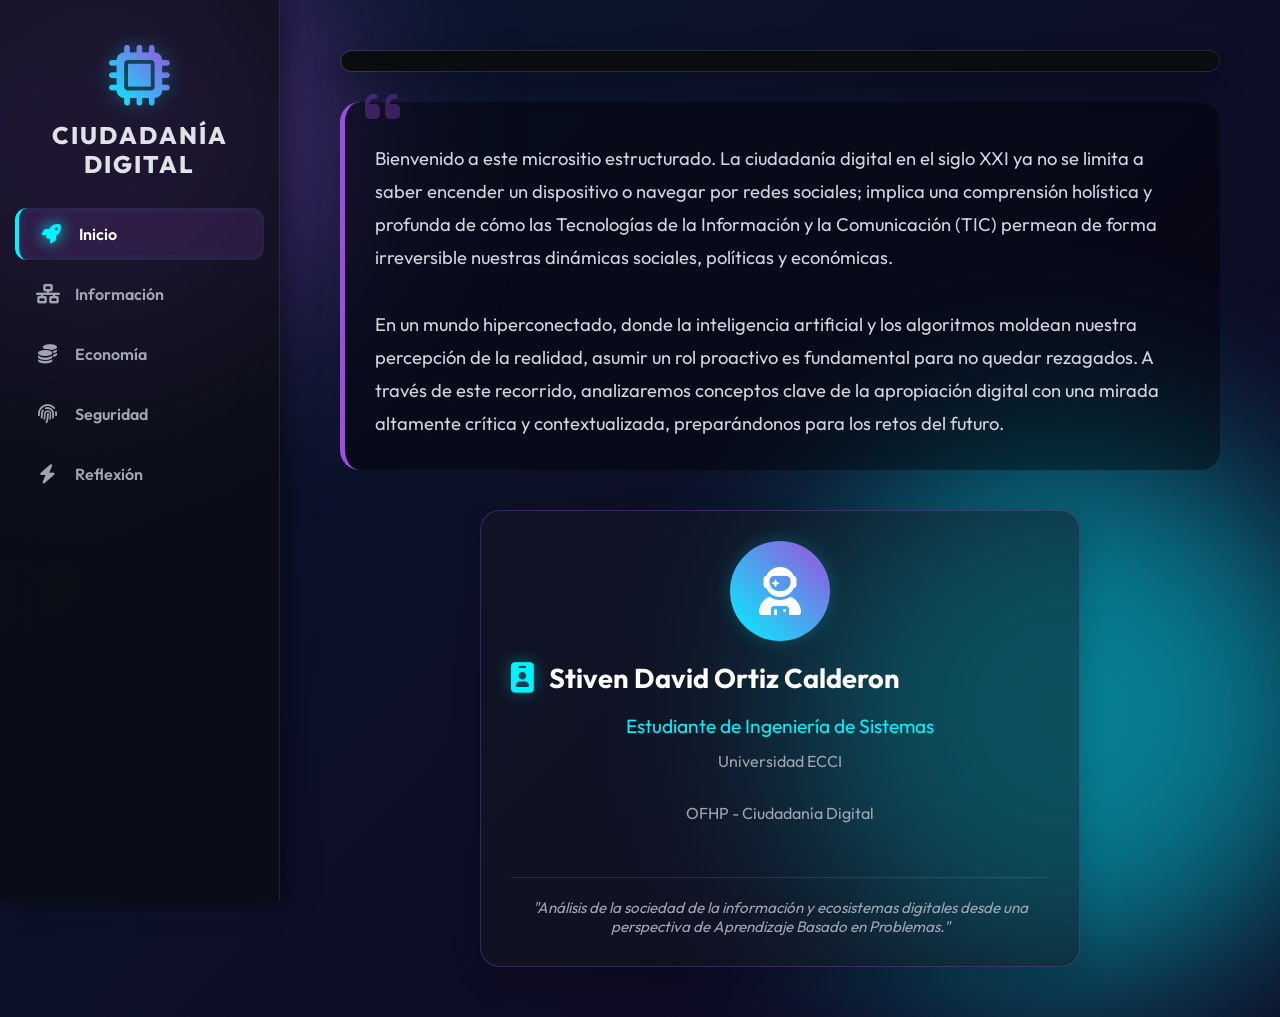
==== index.html @ 77ad530f "Add index.html for digital citizenship microsite This HTML file contains the structure and styling f" ====
<!DOCTYPE html>
<html lang="es">

<head>
    <meta charset="UTF-8">
    <meta name="viewport" content="width=device-width, initial-scale=1.0">
    <title>Apropiación Digital | Stiven Ortiz Calderon</title>
    <link href="https://fonts.googleapis.com/css2?family=Outfit:wght@300;400;600;800&display=swap" rel="stylesheet">
    <link rel="stylesheet" href="https://cdnjs.cloudflare.com/ajax/libs/font-awesome/6.4.0/css/all.min.css">

    <style>
        :root {
            --neon-blue: #00f3ff;
            --neon-purple: #9d4edd;
            --dark-bg: #0b0c10;
            --glass-bg: rgba(20, 25, 35, 0.45);
            --glass-border: rgba(255, 255, 255, 0.1);
            --glass-highlight: rgba(255, 255, 255, 0.15);
            --text-main: #e0e2e5;
            --text-muted: #a0a5b1;
        }

        * {
            margin: 0;
            padding: 0;
            box-sizing: border-box;
            font-family: 'Outfit', sans-serif;
        }

        ::-webkit-scrollbar {
            width: 10px;
        }

        ::-webkit-scrollbar-track {
            background: var(--dark-bg);
        }

        ::-webkit-scrollbar-thumb {
            background: linear-gradient(var(--neon-blue), var(--neon-purple));
            border-radius: 10px;
        }

        ::-webkit-scrollbar-thumb:hover {
            background: linear-gradient(var(--neon-purple), var(--neon-blue));
        }

        body {
            background: linear-gradient(-45deg, #0b0c10, #1f2833, #11001c, #0a192f);
            background-size: 400% 400%;
            animation: gradientBG 15s ease infinite;
            color: var(--text-main);
            min-height: 100vh;
            display: flex;
            overflow-x: hidden;
        }

        @keyframes gradientBG {
            0% {
                background-position: 0% 50%;
            }

            50% {
                background-position: 100% 50%;
            }

            100% {
                background-position: 0% 50%;
            }
        }

        .blob {
            position: fixed;
            border-radius: 50%;
            filter: blur(100px);
            z-index: -1;
            opacity: 0.5;
            animation: float 10s infinite alternate-in-out;
        }

        .blob-1 {
            top: -10%;
            left: -10%;
            width: 450px;
            height: 450px;
            background: var(--neon-purple);
        }

        .blob-2 {
            bottom: -10%;
            right: -5%;
            width: 550px;
            height: 550px;
            background: var(--neon-blue);
            animation-delay: -5s;
        }

        @keyframes float {
            0% {
                transform: translateY(0px) scale(1) rotate(0deg);
            }

            100% {
                transform: translateY(60px) scale(1.1) rotate(15deg);
            }
        }

        .sidebar {
            width: 280px;
            background: rgba(11, 12, 16, 0.7);
            backdrop-filter: blur(20px);
            -webkit-backdrop-filter: blur(20px);
            border-right: 1px solid var(--glass-border);
            position: fixed;
            height: 100vh;
            display: flex;
            flex-direction: column;
            z-index: 100;
            overflow-y: auto;
            box-shadow: 5px 0 25px rgba(0, 0, 0, 0.5);
        }

        .logo-container {
            padding: 45px 20px 30px;
            text-align: center;
        }

        .logo-container i {
            font-size: 3.8rem;
            background: linear-gradient(45deg, var(--neon-blue), var(--neon-purple));
            -webkit-background-clip: text;
            -webkit-text-fill-color: transparent;
            margin-bottom: 15px;
            filter: drop-shadow(0 0 10px rgba(0, 243, 255, 0.3));
        }

        .logo-container h2 {
            font-size: 1.5rem;
            font-weight: 800;
            letter-spacing: 2px;
            text-transform: uppercase;
            line-height: 1.2;
        }

        .sidebar nav {
            display: flex;
            flex-direction: column;
            gap: 8px;
            padding: 0 15px 30px 15px;
        }

        .sidebar nav a {
            display: flex;
            align-items: center;
            padding: 16px 20px;
            color: var(--text-muted);
            text-decoration: none;
            font-weight: 600;
            border-radius: 12px;
            transition: 0.4s cubic-bezier(0.175, 0.885, 0.32, 1.275);
            cursor: pointer;
            position: relative;
            overflow: hidden;
        }

        .sidebar nav a i {
            margin-right: 15px;
            font-size: 1.2rem;
            width: 25px;
            text-align: center;
            transition: 0.3s;
        }

        .sidebar nav a:hover {
            color: #fff;
            background: rgba(255, 255, 255, 0.05);
        }

        .sidebar nav a.active {
            color: #fff;
            background: rgba(157, 78, 221, 0.15);
            border-left: 4px solid var(--neon-blue);
            box-shadow: inset 2px 0 10px rgba(0, 243, 255, 0.1);
        }

        .sidebar nav a.active i {
            color: var(--neon-blue);
            text-shadow: 0 0 15px var(--neon-blue);
        }

        .main-content {
            margin-left: 280px;
            width: calc(100% - 280px);
            padding: 50px 60px;
            position: relative;
        }

        .page {
            display: none;
            animation: scaleUpFade 0.7s cubic-bezier(0.16, 1, 0.3, 1) forwards;
            opacity: 0;
            transform: scale(0.96) translateY(20px);
        }

        .page.active {
            display: block;
        }

        @keyframes scaleUpFade {
            to {
                opacity: 1;
                transform: scale(1) translateY(0);
            }
        }

        .glass-header {
            position: relative;
            border-radius: 24px;
            overflow: hidden;
            margin-bottom: 30px;
            border: 1px solid var(--glass-border);
            box-shadow: 0 10px 30px rgba(0, 0, 0, 0.3);
        }

        .glass-header img {
            width: 100%;
            height: 320px;
            object-fit: cover;
            opacity: 0.45;
            mix-blend-mode: luminosity;
            transition: opacity 0.5s;
        }

        .glass-header:hover img {
            opacity: 0.75;
            mix-blend-mode: normal;
        }

        .header-content {
            position: absolute;
            bottom: 0;
            left: 0;
            width: 100%;
            padding: 40px;
            background: linear-gradient(to top, #0b0c10 15%, transparent);
        }

        .text-gradient {
            background: linear-gradient(to right, #fff, var(--neon-blue), var(--neon-purple));
            -webkit-background-clip: text;
            -webkit-text-fill-color: transparent;
            font-weight: 800;
            font-size: 3rem;
            margin-bottom: 10px;
            display: inline-block;
        }

        .section-intro {
            background: rgba(0, 0, 0, 0.4);
            padding: 30px;
            border-radius: 20px;
            margin-bottom: 40px;
            border-left: 5px solid var(--neon-purple);
            font-size: 1.15rem;
            line-height: 1.8;
            color: #d1d5db;
            position: relative;
        }

        .section-intro i.quote-icon {
            position: absolute;
            top: -15px;
            left: 20px;
            font-size: 2.5rem;
            color: var(--neon-purple);
            opacity: 0.3;
        }

        .content-grid {
            display: grid;
            grid-template-columns: repeat(auto-fit, minmax(350px, 1fr));
            gap: 35px;
        }

        .glass-card {
            background: var(--glass-bg);
            backdrop-filter: blur(12px);
            -webkit-backdrop-filter: blur(12px);
            border: 1px solid var(--glass-border);
            border-radius: 20px;
            padding: 30px;
            transition: 0.4s ease-out;
            position: relative;
            overflow: hidden;
            display: flex;
            flex-direction: column;
            box-shadow: 0 10px 30px rgba(0, 0, 0, 0.2);
        }

        .glass-card:hover {
            transform: translateY(-10px);
            box-shadow: 0 20px 40px rgba(0, 0, 0, 0.4), 0 0 20px rgba(157, 78, 221, 0.1);
            border-color: rgba(255, 255, 255, 0.2);
        }

        .card-img {
            width: 100%;
            height: 210px;
            object-fit: cover;
            border-radius: 12px;
            margin-bottom: 25px;
            border: 1px solid rgba(255, 255, 255, 0.05);
        }

        .glass-card h3 {
            font-size: 1.7rem;
            margin-bottom: 15px;
            color: #fff;
            display: flex;
            align-items: center;
        }

        .glass-card h3 i {
            color: var(--neon-blue);
            margin-right: 15px;
            font-size: 1.9rem;
            filter: drop-shadow(0 0 8px rgba(0, 243, 255, 0.4));
        }

        .glass-card p {
            color: var(--text-muted);
            line-height: 1.7;
            font-size: 1.05rem;
            margin-bottom: 25px;
            flex-grow: 1;
        }

        .ejemplo-box {
            background: linear-gradient(90deg, rgba(0, 243, 255, 0.08) 0%, rgba(0, 0, 0, 0.2) 100%);
            border-left: 3px solid var(--neon-blue);
            padding: 20px;
            border-radius: 0 12px 12px 0;
            font-size: 0.95rem;
            color: #d1d5db;
            margin-top: auto;
            position: relative;
        }

        .ejemplo-box strong {
            color: var(--neon-blue);
            letter-spacing: 1px;
            text-transform: uppercase;
            font-size: 0.85rem;
            display: block;
            margin-bottom: 8px;
        }

        @media (max-width: 900px) {
            body {
                flex-direction: column;
            }

            .sidebar {
                width: 100%;
                height: auto;
                position: relative;
                border-right: none;
                border-bottom: 1px solid var(--glass-border);
                z-index: 1000;
            }

            .sidebar nav {
                flex-direction: row;
                flex-wrap: wrap;
                justify-content: center;
            }

            .sidebar nav a i {
                display: none;
            }

            .main-content {
                margin-left: 0;
                width: 100%;
                padding: 30px 20px;
            }

            .glass-header img {
                height: 200px;
            }

            .text-gradient {
                font-size: 2.2rem;
            }

            .section-intro {
                font-size: 1rem;
                padding: 20px;
            }
        }
    </style>
</head>

<body>

    <div class="blob blob-1"></div>
    <div class="blob blob-2"></div>

    <aside class="sidebar">
        <div class="logo-container">
            <i class="fa-solid fa-microchip"></i>
            <h2>Ciudadanía<br>Digital</h2>
        </div>
        <nav>
            <a onclick="showPage('inicio')" id="nav-inicio" class="active"><i class="fa-solid fa-rocket"></i> Inicio</a>
            <a onclick="showPage('info')" id="nav-info"><i class="fa-solid fa-network-wired"></i> Información</a>
            <a onclick="showPage('economia')" id="nav-economia"><i class="fa-solid fa-coins"></i> Economía</a>
            <a onclick="showPage('derechos')" id="nav-derechos"><i class="fa-solid fa-fingerprint"></i> Seguridad</a>
            <a onclick="showPage('reflexion')" id="nav-reflexion"><i class="fa-solid fa-bolt"></i> Reflexión</a>
        </nav>
    </aside>

    <main class="main-content">

        <section id="inicio" class="page active">
            <div class="glass-header">
                <img src="https://images.unsplash.com/photo-1519389950473-47ba0277781c?auto=format&fit=crop&w=1200&q=80"
                    alt="Planeta conectado moderno">
                <div class="header-content">
                    <h1 class="text-gradient">Apropiación Digital Profunda</h1>
                    <p style="color: #fff; font-size: 1.25rem; max-width: 750px; line-height: 1.6;">Transitando de
                        consumidores pasivos a constructores activos de la sociedad interconectada.</p>
                </div>
            </div>

            <div class="section-intro">
                <i class="fa-solid fa-quote-left quote-icon"></i>
                <p style="margin-top: 10px;">Bienvenido a este micrositio estructurado. La ciudadanía digital en el
                    siglo XXI ya no se limita a saber encender un dispositivo o navegar por redes sociales; implica una
                    comprensión holística y profunda de cómo las Tecnologías de la Información y la Comunicación (TIC)
                    permean de forma irreversible nuestras dinámicas sociales, políticas y económicas.</p>
                <br>
                <p>En un mundo hiperconectado, donde la inteligencia artificial y los algoritmos moldean nuestra
                    percepción de la realidad, asumir un rol proactivo es fundamental para no quedar rezagados. A través
                    de este recorrido, analizaremos conceptos clave de la apropiación digital con una mirada altamente
                    crítica y contextualizada, preparándonos para los retos del futuro.</p>
            </div>

            <div class="glass-card"
                style="max-width: 600px; margin: 0 auto; text-align: center; border-color: rgba(157, 78, 221, 0.3);">
                <div class="avatar-circle"
                    style="width: 100px; height: 100px; background: linear-gradient(45deg, var(--neon-blue), var(--neon-purple)); border-radius: 50%; margin: 0 auto 20px; display: flex; align-items: center; justify-content: center; box-shadow: 0 0 20px rgba(0,243,255,0.2);">
                    <i class="fa-solid fa-user-astronaut" style="font-size: 3rem; color: #fff;"></i>
                </div>
                <h3><i class="fa-solid fa-id-badge"></i> Stiven David Ortiz Calderon</h3>
                <p style="font-size: 1.2rem; color: var(--neon-blue); margin-bottom: 5px;">Estudiante de Ingeniería de
                    Sistemas</p>
                <p style="font-size: 1rem; color: var(--text-muted);">Universidad ECCI</p>
                <p style="font-size: 1rem; color: var(--text-muted);">OFHP - Ciudadanía Digital</p>
                <div
                    style="margin-top: 25px; padding-top: 20px; border-top: 1px solid var(--glass-border); font-style: italic; font-size: 0.95rem; color: var(--text-muted);">
                    "Análisis de la sociedad de la información y ecosistemas digitales desde una perspectiva de
                    Aprendizaje Basado en Problemas."
                </div>
            </div>
        </section>

        <section id="info" class="page">
            <div class="glass-header">
                <img src="https://images.unsplash.com/photo-1550751827-4bd374c3f58b?auto=format&fit=crop&w=1200&q=80"
                    alt="Flujo de datos abstractos">
                <div class="header-content">
                    <h1 class="text-gradient">1. Información y Comunicación</h1>
                </div>
            </div>

            <div class="section-intro">
                Vivimos en la era de la sobreinformación o "infoxicación". Procesar este inmenso volumen de datos
                requiere habilidades cognitivas y técnicas específicas para no ser víctimas de la manipulación
                algorítmica ni de las burbujas de filtro. Aquí convergen tres pilares fundamentales que todo ingeniero y
                profesional debe dominar: el saber buscar (alfabetismo), el saber transmitir eficazmente (comunicación)
                y el saber convivir en sociedad (netiqueta).
            </div>

            <div class="content-grid">
                <div class="glass-card">
                    <img src="https://images.unsplash.com/photo-1551288049-bebda4e38f71?auto=format&fit=crop&w=600&q=80"
                        alt="Análisis de datos gráficos" class="card-img">
                    <h3><i class="fa-solid fa-magnifying-glass-chart"></i> Alfabetismo Digital</h3>
                    <p>Es la competencia analítica que nos permite localizar, evaluar, sintetizar y crear información de
                        forma crítica. Va mucho más allá de saber usar un motor de búsqueda; implica comprender los
                        sesgos de confirmación, verificar la autoría de las fuentes, y desarrollar un pensamiento que
                        nos permita identificar contenido sintético o generado por IA diseñado para desinformar.</p>
                    <div class="ejemplo-box">
                        <strong>Aplicación Práctica</strong>
                        En lugar de utilizar el primer resultado de búsqueda o información generativa sin verificar, se
                        acude a repositorios indexados y académicos (como Google Scholar o Redalyc) cruzando datos y
                        aplicando "fact-checking" para evitar la propagación de desinformación masiva (Fake News).
                    </div>
                </div>

                <div class="glass-card">
                    <img src="https://images.unsplash.com/photo-1573164713988-8665fc963095?auto=format&fit=crop&w=600&q=80"
                        alt="Reunión virtual moderna" class="card-img">
                    <h3><i class="fa-solid fa-people-arrows"></i> Comunicación</h3>
                    <p>Es la habilidad de intercambiar ideas, colaborar en tiempo real y construir redes valiosas
                        mediante herramientas tecnológicas. Involucra la adaptación del mensaje dependiendo del canal
                        (sincrónico o asincrónico). En la actual era del trabajo híbrido, dominar estas plataformas
                        garantiza la eficiencia operativa y fomenta un tejido profesional fuerte a distancia.</p>
                    <div class="ejemplo-box">
                        <strong>Aplicación Práctica</strong>
                        La gestión ágil de proyectos mediante plataformas de trabajo en equipo como Slack, Trello o
                        Jira, donde los desarrolladores documentan procesos y dependencias para colaborar con colegas en
                        diferentes husos horarios, optimizando la productividad y reduciendo la fricción comunicativa.
                    </div>
                </div>

                <div class="glass-card">
                    <img src="https://images.unsplash.com/photo-1516321318423-f06f85e504b3?auto=format&fit=crop&w=600&q=80"
                        alt="Escribiendo correo profesional" class="card-img">
                    <h3><i class="fa-regular fa-face-smile-beam"></i> Netiqueta</h3>
                    <p>Es el código de conducta cívica y cortesía aplicado al ciberespacio. La empatía digital es vital
                        para evitar malentendidos, ya que la ausencia de lenguaje corporal y tono de voz puede hacer que
                        los mensajes escritos se interpreten de forma pasivo-agresiva. También abarca el respeto por la
                        diversidad de opiniones y la consciencia sobre cómo nuestras palabras afectan a otros.</p>
                    <div class="ejemplo-box">
                        <strong>Aplicación Práctica</strong>
                        Respetar el "Derecho a la Desconexión" de los colegas programando el envío de correos fuera del
                        horario laboral. Asimismo, implica abstenerse de usar lenguaje agresivo, evitar escribir en
                        MAYÚSCULAS SOSTENIDAS (que equivale a gritar) y rechazar dinámicas tóxicas como la cibercultura
                        de la cancelación.
                    </div>
                </div>
            </div>
        </section>

        <section id="economia" class="page">
            <div class="glass-header">
                <img src="https://images.unsplash.com/photo-1581091226825-a6a2a5aee158?auto=format&fit=crop&w=1200&q=80"
                    alt="Economía digital futurista">
                <div class="header-content">
                    <h1 class="text-gradient">2. Procesos Económicos</h1>
                </div>
            </div>

            <div class="section-intro">
                La transformación digital ha desmantelado de forma definitiva las barreras geográficas del comercio
                tradicional y ha transformado nuestra relación con la propiedad de los bienes. Hoy en día, el acceso es
                más importante que la posesión, dando lugar a modelos económicos disruptivos, altamente escalables y que
                obligan a las legislaciones globales a adaptarse a un ritmo sin precedentes.
            </div>

            <div class="content-grid">
                <div class="glass-card">
                    <img src="https://images.unsplash.com/photo-1556742044-3c52d6e88c62?auto=format&fit=crop&w=600&q=80"
                        alt="Espacio de coworking moderno" class="card-img">
                    <h3><i class="fa-solid fa-handshake"></i> Economía Colaborativa</h3>
                    <p>Un modelo socioeconómico apoyado en la tecnología, basado en compartir, alquilar o intercambiar
                        bienes a través de plataformas digitales descentralizadas que conectan la oferta y la demanda
                        directamente. Democratiza el acceso a recursos que antes requerían grandes capitales, optimiza
                        activos inactivos, promueve la sostenibilidad ambiental y reduce la huella de carbono.</p>
                    <div class="ejemplo-box">
                        <strong>Ejemplo Práctico 1</strong>
                        Un profesional de ingeniería que ofrece sus servicios de desarrollo como "freelancer" en
                        plataformas globales como Upwork o Fiverr, monetizando sus habilidades en monedas fuertes
                        directamente con clientes internacionales.<br><br>
                        <strong>Ejemplo Práctico 2</strong>
                        El uso de aplicaciones de movilidad compartida (como Uber o BlaBlaCar) o de alojamiento (como
                        Airbnb), donde ciudadanos optimizan el uso de sus vehículos o inmuebles vacíos basándose en un
                        sistema de confianza y reseñas mutuas (peer-to-peer).
                    </div>
                </div>

                <div class="glass-card">
                    <img src="https://images.unsplash.com/photo-1556740758-90de374c12ad?auto=format&fit=crop&w=600&q=80"
                        alt="Pago digital seguro" class="card-img">
                    <h3><i class="fa-solid fa-cart-shopping"></i> Comercio Electrónico</h3>
                    <p>La integración total del ciclo de ventas (desde la captación hasta el servicio post-venta)
                        mediante redes telemáticas. El e-commerce contemporáneo requiere infraestructuras altamente
                        seguras, logística de última milla eficiente, pasarelas de pago cifradas y marcos legales
                        internacionales que garanticen la protección al consumidor y el correcto manejo de sus datos
                        financieros.</p>
                    <div class="ejemplo-box">
                        <strong>Ejemplo Práctico 1</strong>
                        La adopción masiva de billeteras digitales y pagos por códigos QR por parte de microempresarios,
                        permitiéndoles formalizar sus transacciones diarias y automatizar su embudo de ventas en redes
                        sociales las 24 horas del día.<br><br>
                        <strong>Ejemplo Práctico 2</strong>
                        La transición masiva hacia la adquisición de licencias en la nube (modelo Software as a Service
                        - SaaS), como servidores web o herramientas de diseño, impulsando una economía basada puramente
                        en servicios sin necesidad de manufactura de productos físicos.
                    </div>
                </div>
            </div>
        </section>

        <section id="derechos" class="page">
            <div class="glass-header">
                <img src="https://images.unsplash.com/photo-1563206767-5b18f218e8de?auto=format&fit=crop&w=1200&q=80"
                    alt="Seguridad digital candado">
                <div class="header-content">
                    <h1 class="text-gradient">3. Derechos y Seguridad</h1>
                </div>
            </div>

            <div class="section-intro">
                Nuestra existencia digital genera constantemente metadatos y deja un rastro casi inborrable. A medida
                que compartimos y centralizamos más aspectos de nuestra vida (salud, finanzas, educación) en la nube, la
                necesidad de ejercer activamente nuestros derechos cibernéticos y aplicar protocolos de seguridad
                estrictos deja de ser una opción técnica para convertirse en una verdadera cuestión de supervivencia
                frente a ciberdelitos y usurpación de identidad.
            </div>

            <div class="content-grid">
                <div class="glass-card">
                    <img src="https://images.pexels.com/photos/60504/security-protection-anti-virus-software-60504.jpeg?auto=compress&cs=tinysrgb&w=600"
                        alt="Candado en laptop" class="card-img">
                    <h3><i class="fa-solid fa-user-shield"></i> Protección de Datos</h3>
                    <p>Es la garantía constitucional que tenemos los ciudadanos para conocer, actualizar y rectificar la
                        información que instituciones públicas o privadas recopilan sobre nosotros (Habeas Data). En un
                        panorama donde nuestro comportamiento es constantemente perfilado y monetizado por grandes
                        corporaciones tecnológicas (Big Data), es nuestro derecho mantener la soberanía absoluta sobre
                        nuestra privacidad y exigir transparencia.</p>
                    <div class="ejemplo-box">
                        <strong>Práctica de Protección</strong>
                        Revisar de forma consciente los términos, condiciones y políticas de cookies de las apps que
                        descargamos. Implica denegar accesos invasivos e innecesarios (como dar permisos de cámara a una
                        app de notas) y ejercer el derecho formal a exigir la eliminación de nuestros datos de bases de
                        marketing de terceros.
                    </div>
                </div>

                <div class="glass-card">
                    <img src="https://images.pexels.com/photos/5380642/pexels-photo-5380642.jpeg?auto=compress&cs=tinysrgb&w=600"
                        alt="Seguridad en redes informáticas" class="card-img">
                    <h3><i class="fa-solid fa-lock"></i> Deberes y Seguridad</h3>
                    <p>La seguridad en línea no es solo un blindaje técnico, es un pilar ético. Implica proteger nuestra
                        infraestructura personal y corporativa mediante herramientas modernas, pero también significa
                        cumplir fielmente con nuestros deberes ciudadanos: no vulnerar sistemas ajenos, respetar
                        rigurosamente la propiedad intelectual y el licenciamiento de software, y ser un muro de
                        contención denunciando activamente el cibercrimen.</p>
                    <div class="ejemplo-box">
                        <strong>Práctica de Protección</strong>
                        Implementar sin excepción la Autenticación Multifactor (MFA/2FA) en todos los correos y cuentas
                        bancarias, utilizar bóvedas y gestores de contraseñas seguras, y educar a nuestro círculo
                        cercano para identificar ataques de ingeniería social como el Phishing o el Smishing.
                    </div>
                </div>

                <div class="glass-card">
                    <img src="https://images.pexels.com/photos/207580/pexels-photo-207580.jpeg?auto=compress&cs=tinysrgb&w=600"
                        alt="Servidores y rastro de datos" class="card-img">
                    <h3><i class="fa-solid fa-eraser"></i> Derecho al Olvido</h3>
                    <p>Involucra la gestión proactiva y responsable de nuestra identidad y reputación digital. Tenemos
                        el legítimo derecho a solicitar que los motores de búsqueda y las bases de datos eliminen
                        información personal obsoleta, irrelevante o difamatoria que afecte nuestra imagen. Esto
                        garantiza que nuestro pasado documentado no limite injustamente nuestras oportunidades laborales
                        o sociales del futuro.</p>
                    <div class="ejemplo-box">
                        <strong>Práctica de Protección</strong>
                        Realizar periódicamente un escrutinio personal o "egosurfing" (buscar nuestro propio nombre
                        exacto en internet y redes) para auditar qué información pública existe sobre nosotros,
                        configurando los perfiles en modo privado y solicitando legalmente la baja de perfiles antiguos
                        o filtraciones de fotos no consentidas.
                    </div>
                </div>
            </div>
        </section>

        <section id="reflexion" class="page">
            <div class="glass-header">
                <img src="https://images.unsplash.com/photo-1521737604893-d14cc237f11d?auto=format&fit=crop&w=1200&q=80"
                    alt="Reflexión y pensamiento">
                <div class="header-content">
                    <h1 class="text-gradient">Reflexión Personal</h1>
                </div>
            </div>

            <div class="glass-card" style="width: 100%;">
                <img src="https://images.unsplash.com/photo-1499750310107-5fef28a66643?auto=format&fit=crop&w=1000&q=80"
                    alt="Escritorio de estudio moderno" class="card-img" style="height: 350px;">

                <h3><i class="fa-solid fa-brain"></i> Análisis Crítico de la Apropiación Digital</h3>

                <p style="font-size: 1.15rem; line-height: 1.8;">Esta actividad ha transformado por completo mi
                    perspectiva tecnológica: he comprendido que la verdadera apropiación digital no consiste simplemente
                    en consumir pasivamente el software de moda, sino en desarrollar la capacidad crítica y técnica para
                    utilizar estas herramientas en pro de mi formación como ingeniero y ciudadano. En mi día a día,
                    aplico el alfabetismo digital cuestionando sistemáticamente la veracidad y el origen de la
                    información, lo que me empodera para tomar decisiones basadas en hechos comprobables y blindarme
                    contra la manipulación algorítmica.</p>

                <p style="font-size: 1.15rem; line-height: 1.8;">A nivel económico y de seguridad, mi participación en
                    entornos digitales me ha dejado claro que gestionar contraseñas robustas o cuidar mis datos
                    personales (Habeas Data) no es un trámite molesto, sino el ejercicio activo de mis derechos en un
                    mundo hiperconectado. Finalmente, asumo con total seriedad la responsabilidad ética sobre mi huella
                    digital, comprometiéndome a aplicar la netiqueta para aportar valor real, fomentar la colaboración y
                    respetar la integridad de la comunidad global en cada interacción que realice en la red.</p>
            </div>
        </section>

    </main>

    <script>
        function showPage(pageId) {
            const pages = document.querySelectorAll('.page');
            pages.forEach(page => {
                page.classList.remove('active');
            });

            const targetPage = document.getElementById(pageId);
            targetPage.style.animation = 'none';
            targetPage.offsetHeight;
            targetPage.style.animation = null;
            targetPage.classList.add('active');

            const links = document.querySelectorAll('.sidebar nav a');
            links.forEach(link => link.classList.remove('active'));
            document.getElementById('nav-' + pageId).classList.add('active');

            window.scrollTo({ top: 0, behavior: 'smooth' });
        }
    </script>
</body>

</html>
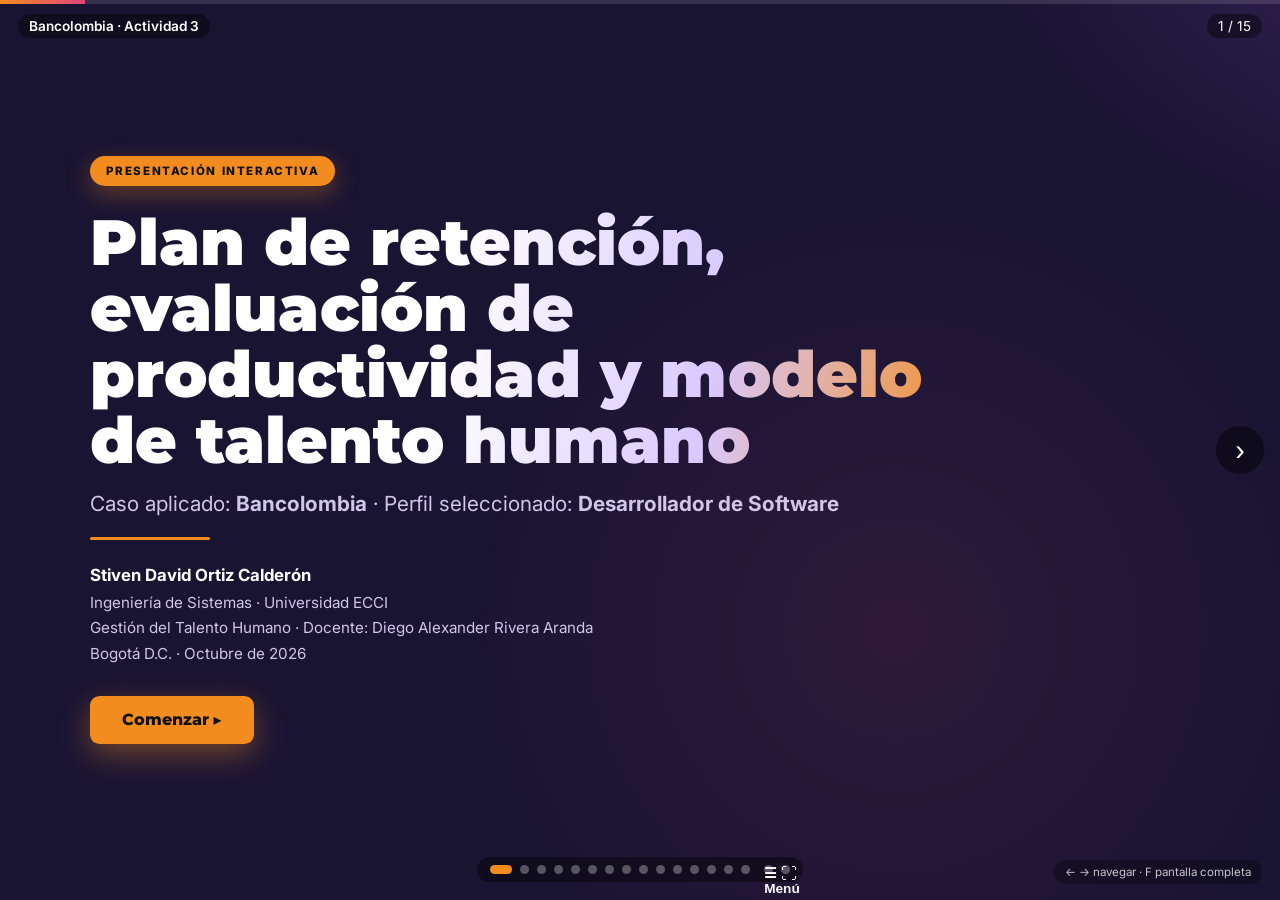
==== commit ce2b7b76: "Presentacion Actividad 3 a la raiz, mejorar interactividad y mover pagina anterior - Presentacion de" ====
--- a/index.html
+++ b/index.html
@@ -1,725 +1,255 @@
 <!DOCTYPE html>
 <html lang="es">
-
 <head>
-    <meta charset="UTF-8">
-    <meta name="viewport" content="width=device-width, initial-scale=1.0">
-    <title>Apropiación Digital | Stiven Ortiz Calderon</title>
-    <link href="https://fonts.googleapis.com/css2?family=Outfit:wght@300;400;600;800&display=swap" rel="stylesheet">
-    <link rel="stylesheet" href="https://cdnjs.cloudflare.com/ajax/libs/font-awesome/6.4.0/css/all.min.css">
-
-    <style>
-        :root {
-            --neon-blue: #00f3ff;
-            --neon-purple: #9d4edd;
-            --dark-bg: #0b0c10;
-            --glass-bg: rgba(20, 25, 35, 0.45);
-            --glass-border: rgba(255, 255, 255, 0.1);
-            --glass-highlight: rgba(255, 255, 255, 0.15);
-            --text-main: #e0e2e5;
-            --text-muted: #a0a5b1;
-        }
-
-        * {
-            margin: 0;
-            padding: 0;
-            box-sizing: border-box;
-            font-family: 'Outfit', sans-serif;
-        }
-
-        ::-webkit-scrollbar {
-            width: 10px;
-        }
-
-        ::-webkit-scrollbar-track {
-            background: var(--dark-bg);
-        }
-
-        ::-webkit-scrollbar-thumb {
-            background: linear-gradient(var(--neon-blue), var(--neon-purple));
-            border-radius: 10px;
-        }
-
-        ::-webkit-scrollbar-thumb:hover {
-            background: linear-gradient(var(--neon-purple), var(--neon-blue));
-        }
-
-        body {
-            background: linear-gradient(-45deg, #0b0c10, #1f2833, #11001c, #0a192f);
-            background-size: 400% 400%;
-            animation: gradientBG 15s ease infinite;
-            color: var(--text-main);
-            min-height: 100vh;
-            display: flex;
-            overflow-x: hidden;
-        }
-
-        @keyframes gradientBG {
-            0% {
-                background-position: 0% 50%;
-            }
-
-            50% {
-                background-position: 100% 50%;
-            }
-
-            100% {
-                background-position: 0% 50%;
-            }
-        }
-
-        .blob {
-            position: fixed;
-            border-radius: 50%;
-            filter: blur(100px);
-            z-index: -1;
-            opacity: 0.5;
-            animation: float 10s infinite alternate-in-out;
-        }
-
-        .blob-1 {
-            top: -10%;
-            left: -10%;
-            width: 450px;
-            height: 450px;
-            background: var(--neon-purple);
-        }
-
-        .blob-2 {
-            bottom: -10%;
-            right: -5%;
-            width: 550px;
-            height: 550px;
-            background: var(--neon-blue);
-            animation-delay: -5s;
-        }
-
-        @keyframes float {
-            0% {
-                transform: translateY(0px) scale(1) rotate(0deg);
-            }
-
-            100% {
-                transform: translateY(60px) scale(1.1) rotate(15deg);
-            }
-        }
-
-        .sidebar {
-            width: 280px;
-            background: rgba(11, 12, 16, 0.7);
-            backdrop-filter: blur(20px);
-            -webkit-backdrop-filter: blur(20px);
-            border-right: 1px solid var(--glass-border);
-            position: fixed;
-            height: 100vh;
-            display: flex;
-            flex-direction: column;
-            z-index: 100;
-            overflow-y: auto;
-            box-shadow: 5px 0 25px rgba(0, 0, 0, 0.5);
-        }
-
-        .logo-container {
-            padding: 45px 20px 30px;
-            text-align: center;
-        }
-
-        .logo-container i {
-            font-size: 3.8rem;
-            background: linear-gradient(45deg, var(--neon-blue), var(--neon-purple));
-            -webkit-background-clip: text;
-            -webkit-text-fill-color: transparent;
-            margin-bottom: 15px;
-            filter: drop-shadow(0 0 10px rgba(0, 243, 255, 0.3));
-        }
-
-        .logo-container h2 {
-            font-size: 1.5rem;
-            font-weight: 800;
-            letter-spacing: 2px;
-            text-transform: uppercase;
-            line-height: 1.2;
-        }
-
-        .sidebar nav {
-            display: flex;
-            flex-direction: column;
-            gap: 8px;
-            padding: 0 15px 30px 15px;
-        }
-
-        .sidebar nav a {
-            display: flex;
-            align-items: center;
-            padding: 16px 20px;
-            color: var(--text-muted);
-            text-decoration: none;
-            font-weight: 600;
-            border-radius: 12px;
-            transition: 0.4s cubic-bezier(0.175, 0.885, 0.32, 1.275);
-            cursor: pointer;
-            position: relative;
-            overflow: hidden;
-        }
-
-        .sidebar nav a i {
-            margin-right: 15px;
-            font-size: 1.2rem;
-            width: 25px;
-            text-align: center;
-            transition: 0.3s;
-        }
-
-        .sidebar nav a:hover {
-            color: #fff;
-            background: rgba(255, 255, 255, 0.05);
-        }
-
-        .sidebar nav a.active {
-            color: #fff;
-            background: rgba(157, 78, 221, 0.15);
-            border-left: 4px solid var(--neon-blue);
-            box-shadow: inset 2px 0 10px rgba(0, 243, 255, 0.1);
-        }
-
-        .sidebar nav a.active i {
-            color: var(--neon-blue);
-            text-shadow: 0 0 15px var(--neon-blue);
-        }
-
-        .main-content {
-            margin-left: 280px;
-            width: calc(100% - 280px);
-            padding: 50px 60px;
-            position: relative;
-        }
-
-        .page {
-            display: none;
-            animation: scaleUpFade 0.7s cubic-bezier(0.16, 1, 0.3, 1) forwards;
-            opacity: 0;
-            transform: scale(0.96) translateY(20px);
-        }
-
-        .page.active {
-            display: block;
-        }
-
-        @keyframes scaleUpFade {
-            to {
-                opacity: 1;
-                transform: scale(1) translateY(0);
-            }
-        }
-
-        .glass-header {
-            position: relative;
-            border-radius: 24px;
-            overflow: hidden;
-            margin-bottom: 30px;
-            border: 1px solid var(--glass-border);
-            box-shadow: 0 10px 30px rgba(0, 0, 0, 0.3);
-        }
-
-        .glass-header img {
-            width: 100%;
-            height: 320px;
-            object-fit: cover;
-            opacity: 0.45;
-            mix-blend-mode: luminosity;
-            transition: opacity 0.5s;
-        }
-
-        .glass-header:hover img {
-            opacity: 0.75;
-            mix-blend-mode: normal;
-        }
-
-        .header-content {
-            position: absolute;
-            bottom: 0;
-            left: 0;
-            width: 100%;
-            padding: 40px;
-            background: linear-gradient(to top, #0b0c10 15%, transparent);
-        }
-
-        .text-gradient {
-            background: linear-gradient(to right, #fff, var(--neon-blue), var(--neon-purple));
-            -webkit-background-clip: text;
-            -webkit-text-fill-color: transparent;
-            font-weight: 800;
-            font-size: 3rem;
-            margin-bottom: 10px;
-            display: inline-block;
-        }
-
-        .section-intro {
-            background: rgba(0, 0, 0, 0.4);
-            padding: 30px;
-            border-radius: 20px;
-            margin-bottom: 40px;
-            border-left: 5px solid var(--neon-purple);
-            font-size: 1.15rem;
-            line-height: 1.8;
-            color: #d1d5db;
-            position: relative;
-        }
-
-        .section-intro i.quote-icon {
-            position: absolute;
-            top: -15px;
-            left: 20px;
-            font-size: 2.5rem;
-            color: var(--neon-purple);
-            opacity: 0.3;
-        }
-
-        .content-grid {
-            display: grid;
-            grid-template-columns: repeat(auto-fit, minmax(350px, 1fr));
-            gap: 35px;
-        }
-
-        .glass-card {
-            background: var(--glass-bg);
-            backdrop-filter: blur(12px);
-            -webkit-backdrop-filter: blur(12px);
-            border: 1px solid var(--glass-border);
-            border-radius: 20px;
-            padding: 30px;
-            transition: 0.4s ease-out;
-            position: relative;
-            overflow: hidden;
-            display: flex;
-            flex-direction: column;
-            box-shadow: 0 10px 30px rgba(0, 0, 0, 0.2);
-        }
-
-        .glass-card:hover {
-            transform: translateY(-10px);
-            box-shadow: 0 20px 40px rgba(0, 0, 0, 0.4), 0 0 20px rgba(157, 78, 221, 0.1);
-            border-color: rgba(255, 255, 255, 0.2);
-        }
-
-        .card-img {
-            width: 100%;
-            height: 210px;
-            object-fit: cover;
-            border-radius: 12px;
-            margin-bottom: 25px;
-            border: 1px solid rgba(255, 255, 255, 0.05);
-        }
-
-        .glass-card h3 {
-            font-size: 1.7rem;
-            margin-bottom: 15px;
-            color: #fff;
-            display: flex;
-            align-items: center;
-        }
-
-        .glass-card h3 i {
-            color: var(--neon-blue);
-            margin-right: 15px;
-            font-size: 1.9rem;
-            filter: drop-shadow(0 0 8px rgba(0, 243, 255, 0.4));
-        }
-
-        .glass-card p {
-            color: var(--text-muted);
-            line-height: 1.7;
-            font-size: 1.05rem;
-            margin-bottom: 25px;
-            flex-grow: 1;
-        }
-
-        .ejemplo-box {
-            background: linear-gradient(90deg, rgba(0, 243, 255, 0.08) 0%, rgba(0, 0, 0, 0.2) 100%);
-            border-left: 3px solid var(--neon-blue);
-            padding: 20px;
-            border-radius: 0 12px 12px 0;
-            font-size: 0.95rem;
-            color: #d1d5db;
-            margin-top: auto;
-            position: relative;
-        }
-
-        .ejemplo-box strong {
-            color: var(--neon-blue);
-            letter-spacing: 1px;
-            text-transform: uppercase;
-            font-size: 0.85rem;
-            display: block;
-            margin-bottom: 8px;
-        }
-
-        @media (max-width: 900px) {
-            body {
-                flex-direction: column;
-            }
-
-            .sidebar {
-                width: 100%;
-                height: auto;
-                position: relative;
-                border-right: none;
-                border-bottom: 1px solid var(--glass-border);
-                z-index: 1000;
-            }
-
-            .sidebar nav {
-                flex-direction: row;
-                flex-wrap: wrap;
-                justify-content: center;
-            }
-
-            .sidebar nav a i {
-                display: none;
-            }
-
-            .main-content {
-                margin-left: 0;
-                width: 100%;
-                padding: 30px 20px;
-            }
-
-            .glass-header img {
-                height: 200px;
-            }
-
-            .text-gradient {
-                font-size: 2.2rem;
-            }
-
-            .section-intro {
-                font-size: 1rem;
-                padding: 20px;
-            }
-        }
-    </style>
+  <meta charset="UTF-8" />
+  <meta name="viewport" content="width=device-width, initial-scale=1.0" />
+  <title>Actividad 3 · Talento Humano · Bancolombia</title>
+  <meta name="description" content="Presentación interactiva: plan de retención, evaluación de productividad y modelo de talento humano para Bancolombia. Stiven David Ortiz Calderón, Universidad ECCI." />
+  <link rel="preconnect" href="https://fonts.googleapis.com" />
+  <link href="https://fonts.googleapis.com/css2?family=Montserrat:wght@400;600;800;900&family=Inter:wght@300;400;500;600&display=swap" rel="stylesheet" />
+  <link rel="stylesheet" href="styles.css" />
 </head>
-
 <body>
 
-    <div class="blob blob-1"></div>
-    <div class="blob blob-2"></div>
-
-    <aside class="sidebar">
-        <div class="logo-container">
-            <i class="fa-solid fa-microchip"></i>
-            <h2>Ciudadanía<br>Digital</h2>
-        </div>
-        <nav>
-            <a onclick="showPage('inicio')" id="nav-inicio" class="active"><i class="fa-solid fa-rocket"></i> Inicio</a>
-            <a onclick="showPage('info')" id="nav-info"><i class="fa-solid fa-network-wired"></i> Información</a>
-            <a onclick="showPage('economia')" id="nav-economia"><i class="fa-solid fa-coins"></i> Economía</a>
-            <a onclick="showPage('derechos')" id="nav-derechos"><i class="fa-solid fa-fingerprint"></i> Seguridad</a>
-            <a onclick="showPage('reflexion')" id="nav-reflexion"><i class="fa-solid fa-bolt"></i> Reflexión</a>
-        </nav>
-    </aside>
-
-    <main class="main-content">
-
-        <section id="inicio" class="page active">
-            <div class="glass-header">
-                <img src="https://images.unsplash.com/photo-1519389950473-47ba0277781c?auto=format&fit=crop&w=1200&q=80"
-                    alt="Planeta conectado moderno">
-                <div class="header-content">
-                    <h1 class="text-gradient">Apropiación Digital Profunda</h1>
-                    <p style="color: #fff; font-size: 1.25rem; max-width: 750px; line-height: 1.6;">Transitando de
-                        consumidores pasivos a constructores activos de la sociedad interconectada.</p>
-                </div>
-            </div>
-
-            <div class="section-intro">
-                <i class="fa-solid fa-quote-left quote-icon"></i>
-                <p style="margin-top: 10px;">Bienvenido a este micrositio estructurado. La ciudadanía digital en el
-                    siglo XXI ya no se limita a saber encender un dispositivo o navegar por redes sociales; implica una
-                    comprensión holística y profunda de cómo las Tecnologías de la Información y la Comunicación (TIC)
-                    permean de forma irreversible nuestras dinámicas sociales, políticas y económicas.</p>
-                <br>
-                <p>En un mundo hiperconectado, donde la inteligencia artificial y los algoritmos moldean nuestra
-                    percepción de la realidad, asumir un rol proactivo es fundamental para no quedar rezagados. A través
-                    de este recorrido, analizaremos conceptos clave de la apropiación digital con una mirada altamente
-                    crítica y contextualizada, preparándonos para los retos del futuro.</p>
-            </div>
-
-            <div class="glass-card"
-                style="max-width: 600px; margin: 0 auto; text-align: center; border-color: rgba(157, 78, 221, 0.3);">
-                <div class="avatar-circle"
-                    style="width: 100px; height: 100px; background: linear-gradient(45deg, var(--neon-blue), var(--neon-purple)); border-radius: 50%; margin: 0 auto 20px; display: flex; align-items: center; justify-content: center; box-shadow: 0 0 20px rgba(0,243,255,0.2);">
-                    <i class="fa-solid fa-user-astronaut" style="font-size: 3rem; color: #fff;"></i>
-                </div>
-                <h3><i class="fa-solid fa-id-badge"></i> Stiven David Ortiz Calderon</h3>
-                <p style="font-size: 1.2rem; color: var(--neon-blue); margin-bottom: 5px;">Estudiante de Ingeniería de
-                    Sistemas</p>
-                <p style="font-size: 1rem; color: var(--text-muted);">Universidad ECCI</p>
-                <p style="font-size: 1rem; color: var(--text-muted);">OFHP - Ciudadanía Digital</p>
-                <div
-                    style="margin-top: 25px; padding-top: 20px; border-top: 1px solid var(--glass-border); font-style: italic; font-size: 0.95rem; color: var(--text-muted);">
-                    "Análisis de la sociedad de la información y ecosistemas digitales desde una perspectiva de
-                    Aprendizaje Basado en Problemas."
-                </div>
-            </div>
-        </section>
-
-        <section id="info" class="page">
-            <div class="glass-header">
-                <img src="https://images.unsplash.com/photo-1550751827-4bd374c3f58b?auto=format&fit=crop&w=1200&q=80"
-                    alt="Flujo de datos abstractos">
-                <div class="header-content">
-                    <h1 class="text-gradient">1. Información y Comunicación</h1>
-                </div>
-            </div>
-
-            <div class="section-intro">
-                Vivimos en la era de la sobreinformación o "infoxicación". Procesar este inmenso volumen de datos
-                requiere habilidades cognitivas y técnicas específicas para no ser víctimas de la manipulación
-                algorítmica ni de las burbujas de filtro. Aquí convergen tres pilares fundamentales que todo ingeniero y
-                profesional debe dominar: el saber buscar (alfabetismo), el saber transmitir eficazmente (comunicación)
-                y el saber convivir en sociedad (netiqueta).
-            </div>
-
-            <div class="content-grid">
-                <div class="glass-card">
-                    <img src="https://images.unsplash.com/photo-1551288049-bebda4e38f71?auto=format&fit=crop&w=600&q=80"
-                        alt="Análisis de datos gráficos" class="card-img">
-                    <h3><i class="fa-solid fa-magnifying-glass-chart"></i> Alfabetismo Digital</h3>
-                    <p>Es la competencia analítica que nos permite localizar, evaluar, sintetizar y crear información de
-                        forma crítica. Va mucho más allá de saber usar un motor de búsqueda; implica comprender los
-                        sesgos de confirmación, verificar la autoría de las fuentes, y desarrollar un pensamiento que
-                        nos permita identificar contenido sintético o generado por IA diseñado para desinformar.</p>
-                    <div class="ejemplo-box">
-                        <strong>Aplicación Práctica</strong>
-                        En lugar de utilizar el primer resultado de búsqueda o información generativa sin verificar, se
-                        acude a repositorios indexados y académicos (como Google Scholar o Redalyc) cruzando datos y
-                        aplicando "fact-checking" para evitar la propagación de desinformación masiva (Fake News).
-                    </div>
-                </div>
-
-                <div class="glass-card">
-                    <img src="https://images.unsplash.com/photo-1573164713988-8665fc963095?auto=format&fit=crop&w=600&q=80"
-                        alt="Reunión virtual moderna" class="card-img">
-                    <h3><i class="fa-solid fa-people-arrows"></i> Comunicación</h3>
-                    <p>Es la habilidad de intercambiar ideas, colaborar en tiempo real y construir redes valiosas
-                        mediante herramientas tecnológicas. Involucra la adaptación del mensaje dependiendo del canal
-                        (sincrónico o asincrónico). En la actual era del trabajo híbrido, dominar estas plataformas
-                        garantiza la eficiencia operativa y fomenta un tejido profesional fuerte a distancia.</p>
-                    <div class="ejemplo-box">
-                        <strong>Aplicación Práctica</strong>
-                        La gestión ágil de proyectos mediante plataformas de trabajo en equipo como Slack, Trello o
-                        Jira, donde los desarrolladores documentan procesos y dependencias para colaborar con colegas en
-                        diferentes husos horarios, optimizando la productividad y reduciendo la fricción comunicativa.
-                    </div>
-                </div>
-
-                <div class="glass-card">
-                    <img src="https://images.unsplash.com/photo-1516321318423-f06f85e504b3?auto=format&fit=crop&w=600&q=80"
-                        alt="Escribiendo correo profesional" class="card-img">
-                    <h3><i class="fa-regular fa-face-smile-beam"></i> Netiqueta</h3>
-                    <p>Es el código de conducta cívica y cortesía aplicado al ciberespacio. La empatía digital es vital
-                        para evitar malentendidos, ya que la ausencia de lenguaje corporal y tono de voz puede hacer que
-                        los mensajes escritos se interpreten de forma pasivo-agresiva. También abarca el respeto por la
-                        diversidad de opiniones y la consciencia sobre cómo nuestras palabras afectan a otros.</p>
-                    <div class="ejemplo-box">
-                        <strong>Aplicación Práctica</strong>
-                        Respetar el "Derecho a la Desconexión" de los colegas programando el envío de correos fuera del
-                        horario laboral. Asimismo, implica abstenerse de usar lenguaje agresivo, evitar escribir en
-                        MAYÚSCULAS SOSTENIDAS (que equivale a gritar) y rechazar dinámicas tóxicas como la cibercultura
-                        de la cancelación.
-                    </div>
-                </div>
-            </div>
-        </section>
-
-        <section id="economia" class="page">
-            <div class="glass-header">
-                <img src="https://images.unsplash.com/photo-1581091226825-a6a2a5aee158?auto=format&fit=crop&w=1200&q=80"
-                    alt="Economía digital futurista">
-                <div class="header-content">
-                    <h1 class="text-gradient">2. Procesos Económicos</h1>
-                </div>
-            </div>
-
-            <div class="section-intro">
-                La transformación digital ha desmantelado de forma definitiva las barreras geográficas del comercio
-                tradicional y ha transformado nuestra relación con la propiedad de los bienes. Hoy en día, el acceso es
-                más importante que la posesión, dando lugar a modelos económicos disruptivos, altamente escalables y que
-                obligan a las legislaciones globales a adaptarse a un ritmo sin precedentes.
-            </div>
-
-            <div class="content-grid">
-                <div class="glass-card">
-                    <img src="https://images.unsplash.com/photo-1556742044-3c52d6e88c62?auto=format&fit=crop&w=600&q=80"
-                        alt="Espacio de coworking moderno" class="card-img">
-                    <h3><i class="fa-solid fa-handshake"></i> Economía Colaborativa</h3>
-                    <p>Un modelo socioeconómico apoyado en la tecnología, basado en compartir, alquilar o intercambiar
-                        bienes a través de plataformas digitales descentralizadas que conectan la oferta y la demanda
-                        directamente. Democratiza el acceso a recursos que antes requerían grandes capitales, optimiza
-                        activos inactivos, promueve la sostenibilidad ambiental y reduce la huella de carbono.</p>
-                    <div class="ejemplo-box">
-                        <strong>Ejemplo Práctico 1</strong>
-                        Un profesional de ingeniería que ofrece sus servicios de desarrollo como "freelancer" en
-                        plataformas globales como Upwork o Fiverr, monetizando sus habilidades en monedas fuertes
-                        directamente con clientes internacionales.<br><br>
-                        <strong>Ejemplo Práctico 2</strong>
-                        El uso de aplicaciones de movilidad compartida (como Uber o BlaBlaCar) o de alojamiento (como
-                        Airbnb), donde ciudadanos optimizan el uso de sus vehículos o inmuebles vacíos basándose en un
-                        sistema de confianza y reseñas mutuas (peer-to-peer).
-                    </div>
-                </div>
-
-                <div class="glass-card">
-                    <img src="https://images.unsplash.com/photo-1556740758-90de374c12ad?auto=format&fit=crop&w=600&q=80"
-                        alt="Pago digital seguro" class="card-img">
-                    <h3><i class="fa-solid fa-cart-shopping"></i> Comercio Electrónico</h3>
-                    <p>La integración total del ciclo de ventas (desde la captación hasta el servicio post-venta)
-                        mediante redes telemáticas. El e-commerce contemporáneo requiere infraestructuras altamente
-                        seguras, logística de última milla eficiente, pasarelas de pago cifradas y marcos legales
-                        internacionales que garanticen la protección al consumidor y el correcto manejo de sus datos
-                        financieros.</p>
-                    <div class="ejemplo-box">
-                        <strong>Ejemplo Práctico 1</strong>
-                        La adopción masiva de billeteras digitales y pagos por códigos QR por parte de microempresarios,
-                        permitiéndoles formalizar sus transacciones diarias y automatizar su embudo de ventas en redes
-                        sociales las 24 horas del día.<br><br>
-                        <strong>Ejemplo Práctico 2</strong>
-                        La transición masiva hacia la adquisición de licencias en la nube (modelo Software as a Service
-                        - SaaS), como servidores web o herramientas de diseño, impulsando una economía basada puramente
-                        en servicios sin necesidad de manufactura de productos físicos.
-                    </div>
-                </div>
-            </div>
-        </section>
-
-        <section id="derechos" class="page">
-            <div class="glass-header">
-                <img src="https://images.unsplash.com/photo-1563206767-5b18f218e8de?auto=format&fit=crop&w=1200&q=80"
-                    alt="Seguridad digital candado">
-                <div class="header-content">
-                    <h1 class="text-gradient">3. Derechos y Seguridad</h1>
-                </div>
-            </div>
-
-            <div class="section-intro">
-                Nuestra existencia digital genera constantemente metadatos y deja un rastro casi inborrable. A medida
-                que compartimos y centralizamos más aspectos de nuestra vida (salud, finanzas, educación) en la nube, la
-                necesidad de ejercer activamente nuestros derechos cibernéticos y aplicar protocolos de seguridad
-                estrictos deja de ser una opción técnica para convertirse en una verdadera cuestión de supervivencia
-                frente a ciberdelitos y usurpación de identidad.
-            </div>
-
-            <div class="content-grid">
-                <div class="glass-card">
-                    <img src="https://images.pexels.com/photos/60504/security-protection-anti-virus-software-60504.jpeg?auto=compress&cs=tinysrgb&w=600"
-                        alt="Candado en laptop" class="card-img">
-                    <h3><i class="fa-solid fa-user-shield"></i> Protección de Datos</h3>
-                    <p>Es la garantía constitucional que tenemos los ciudadanos para conocer, actualizar y rectificar la
-                        información que instituciones públicas o privadas recopilan sobre nosotros (Habeas Data). En un
-                        panorama donde nuestro comportamiento es constantemente perfilado y monetizado por grandes
-                        corporaciones tecnológicas (Big Data), es nuestro derecho mantener la soberanía absoluta sobre
-                        nuestra privacidad y exigir transparencia.</p>
-                    <div class="ejemplo-box">
-                        <strong>Práctica de Protección</strong>
-                        Revisar de forma consciente los términos, condiciones y políticas de cookies de las apps que
-                        descargamos. Implica denegar accesos invasivos e innecesarios (como dar permisos de cámara a una
-                        app de notas) y ejercer el derecho formal a exigir la eliminación de nuestros datos de bases de
-                        marketing de terceros.
-                    </div>
-                </div>
-
-                <div class="glass-card">
-                    <img src="https://images.pexels.com/photos/5380642/pexels-photo-5380642.jpeg?auto=compress&cs=tinysrgb&w=600"
-                        alt="Seguridad en redes informáticas" class="card-img">
-                    <h3><i class="fa-solid fa-lock"></i> Deberes y Seguridad</h3>
-                    <p>La seguridad en línea no es solo un blindaje técnico, es un pilar ético. Implica proteger nuestra
-                        infraestructura personal y corporativa mediante herramientas modernas, pero también significa
-                        cumplir fielmente con nuestros deberes ciudadanos: no vulnerar sistemas ajenos, respetar
-                        rigurosamente la propiedad intelectual y el licenciamiento de software, y ser un muro de
-                        contención denunciando activamente el cibercrimen.</p>
-                    <div class="ejemplo-box">
-                        <strong>Práctica de Protección</strong>
-                        Implementar sin excepción la Autenticación Multifactor (MFA/2FA) en todos los correos y cuentas
-                        bancarias, utilizar bóvedas y gestores de contraseñas seguras, y educar a nuestro círculo
-                        cercano para identificar ataques de ingeniería social como el Phishing o el Smishing.
-                    </div>
-                </div>
-
-                <div class="glass-card">
-                    <img src="https://images.pexels.com/photos/207580/pexels-photo-207580.jpeg?auto=compress&cs=tinysrgb&w=600"
-                        alt="Servidores y rastro de datos" class="card-img">
-                    <h3><i class="fa-solid fa-eraser"></i> Derecho al Olvido</h3>
-                    <p>Involucra la gestión proactiva y responsable de nuestra identidad y reputación digital. Tenemos
-                        el legítimo derecho a solicitar que los motores de búsqueda y las bases de datos eliminen
-                        información personal obsoleta, irrelevante o difamatoria que afecte nuestra imagen. Esto
-                        garantiza que nuestro pasado documentado no limite injustamente nuestras oportunidades laborales
-                        o sociales del futuro.</p>
-                    <div class="ejemplo-box">
-                        <strong>Práctica de Protección</strong>
-                        Realizar periódicamente un escrutinio personal o "egosurfing" (buscar nuestro propio nombre
-                        exacto en internet y redes) para auditar qué información pública existe sobre nosotros,
-                        configurando los perfiles en modo privado y solicitando legalmente la baja de perfiles antiguos
-                        o filtraciones de fotos no consentidas.
-                    </div>
-                </div>
-            </div>
-        </section>
-
-        <section id="reflexion" class="page">
-            <div class="glass-header">
-                <img src="https://images.unsplash.com/photo-1521737604893-d14cc237f11d?auto=format&fit=crop&w=1200&q=80"
-                    alt="Reflexión y pensamiento">
-                <div class="header-content">
-                    <h1 class="text-gradient">Reflexión Personal</h1>
-                </div>
-            </div>
-
-            <div class="glass-card" style="width: 100%;">
-                <img src="https://images.unsplash.com/photo-1499750310107-5fef28a66643?auto=format&fit=crop&w=1000&q=80"
-                    alt="Escritorio de estudio moderno" class="card-img" style="height: 350px;">
-
-                <h3><i class="fa-solid fa-brain"></i> Análisis Crítico de la Apropiación Digital</h3>
-
-                <p style="font-size: 1.15rem; line-height: 1.8;">Esta actividad ha transformado por completo mi
-                    perspectiva tecnológica: he comprendido que la verdadera apropiación digital no consiste simplemente
-                    en consumir pasivamente el software de moda, sino en desarrollar la capacidad crítica y técnica para
-                    utilizar estas herramientas en pro de mi formación como ingeniero y ciudadano. En mi día a día,
-                    aplico el alfabetismo digital cuestionando sistemáticamente la veracidad y el origen de la
-                    información, lo que me empodera para tomar decisiones basadas en hechos comprobables y blindarme
-                    contra la manipulación algorítmica.</p>
-
-                <p style="font-size: 1.15rem; line-height: 1.8;">A nivel económico y de seguridad, mi participación en
-                    entornos digitales me ha dejado claro que gestionar contraseñas robustas o cuidar mis datos
-                    personales (Habeas Data) no es un trámite molesto, sino el ejercicio activo de mis derechos en un
-                    mundo hiperconectado. Finalmente, asumo con total seriedad la responsabilidad ética sobre mi huella
-                    digital, comprometiéndome a aplicar la netiqueta para aportar valor real, fomentar la colaboración y
-                    respetar la integridad de la comunidad global en cada interacción que realice en la red.</p>
-            </div>
-        </section>
-
-    </main>
-
-    <script>
-        function showPage(pageId) {
-            const pages = document.querySelectorAll('.page');
-            pages.forEach(page => {
-                page.classList.remove('active');
-            });
-
-            const targetPage = document.getElementById(pageId);
-            targetPage.style.animation = 'none';
-            targetPage.offsetHeight;
-            targetPage.style.animation = null;
-            targetPage.classList.add('active');
-
-            const links = document.querySelectorAll('.sidebar nav a');
-            links.forEach(link => link.classList.remove('active'));
-            document.getElementById('nav-' + pageId).classList.add('active');
-
-            window.scrollTo({ top: 0, behavior: 'smooth' });
-        }
-    </script>
+  <div class="progress-bar"><span id="progress"></span></div>
+  <div class="counter"><span id="current">1</span> / <span id="total">15</span></div>
+  <div class="brand">Bancolombia · Actividad 3</div>
+
+  <main id="deck">
+
+    <!-- 1 PORTADA -->
+    <section class="slide slide--dark is-active">
+      <div class="hero">
+        <span class="tag anim">PRESENTACIÓN INTERACTIVA</span>
+        <h1 class="hero__title anim">Plan de retención, evaluación de productividad y modelo de talento humano</h1>
+        <p class="hero__sub anim">Caso aplicado: <b>Bancolombia</b> · Perfil seleccionado: <b>Desarrollador de Software</b></p>
+        <div class="hero__line anim"></div>
+        <div class="hero__author anim">
+          <p class="name">Stiven David Ortiz Calderón</p>
+          <p>Ingeniería de Sistemas · Universidad ECCI</p>
+          <p>Gestión del Talento Humano · Docente: Diego Alexander Rivera Aranda</p>
+          <p>Bogotá D.C. · Octubre de 2026</p>
+        </div>
+        <button class="btn-start anim" data-goto="1">Comenzar <span>▸</span></button>
+      </div>
+    </section>
+
+    <!-- 2 MENÚ -->
+    <section class="slide slide--dark">
+      <span class="kicker anim">Contenido</span>
+      <h2 class="title anim">Elige una sección</h2>
+      <div class="catalog stagger">
+        <button class="cat" data-goto="2" style="--c:#7A4FB5">
+          <span class="cat__num">01</span><span class="cat__name">Contexto y perfil</span>
+          <span class="cat__desc">La empresa, el cargo y de dónde parte el plan</span><span class="cat__go">Ver ▸</span>
+        </button>
+        <button class="cat" data-goto="4" style="--c:#F28C1E">
+          <span class="cat__num">02</span><span class="cat__name">Modelo de talento</span>
+          <span class="cat__desc">El enfoque que usa Bancolombia</span><span class="cat__go">Ver ▸</span>
+        </button>
+        <button class="cat" data-goto="6" style="--c:#2BB3A3">
+          <span class="cat__num">03</span><span class="cat__name">Plan de retención</span>
+          <span class="cat__desc">Que el talento clave quiera quedarse</span><span class="cat__go">Ver ▸</span>
+        </button>
+        <button class="cat" data-goto="12" style="--c:#E0457B">
+          <span class="cat__num">04</span><span class="cat__name">Evaluación</span>
+          <span class="cat__desc">Cómo medir el desempeño</span><span class="cat__go">Ver ▸</span>
+        </button>
+      </div>
+    </section>
+
+    <!-- 3 CONTEXTO -->
+    <section class="slide slide--light">
+      <span class="kicker kicker--purple anim">La base del trabajo</span>
+      <h2 class="title title--dark anim">La empresa y el cargo</h2>
+      <div class="two-col stagger">
+        <div class="panel panel--purple">
+          <h3>Bancolombia</h3>
+          <p>Entidad financiera más grande de Colombia y una de las mayores de América Latina. Su operación depende de la confianza de millones de clientes y del talento que la sostiene.</p>
+          <p>El reto no es recibir muchas hojas de vida, sino atraer y conservar perfiles técnicos escasos: desarrollo de software, ciencia de datos y seguridad de la información.</p>
+        </div>
+        <div class="panel panel--light">
+          <span class="mini">Perfil seleccionado · Corte 2</span>
+          <h3 class="dark">Desarrollador de Software</h3>
+          <ul class="ticks">
+            <li>Trabaja en los productos digitales del banco</li>
+            <li>Lidera a dos personas a su cargo</li>
+            <li>Candidata elegida: Marta Castro (más de 10 años de experiencia)</li>
+            <li>Clave: capacidad técnica + liderazgo + aprendizaje continuo</li>
+          </ul>
+        </div>
+      </div>
+    </section>
+
+    <!-- 4 DIVISORIA MODELO -->
+    <section class="slide slide--dark">
+      <div class="divider">
+        <span class="divider__num anim pop">02</span>
+        <h2 class="anim">Modelo de talento humano</h2>
+        <p class="anim">El enfoque definido para Bancolombia en el primer corte</p>
+      </div>
+    </section>
+
+    <!-- 5 MODELO CICLO -->
+    <section class="slide slide--light">
+      <span class="kicker kicker--orange anim">Punto 4 de la actividad</span>
+      <h2 class="title title--dark anim">Modelo basado en el ciclo del empleado</h2>
+      <p class="lead anim">Bancolombia gestiona su talento como un conjunto de procesos encadenados (Chiavenato, 2020), no como tareas sueltas. Son seis etapas conectadas entre sí.</p>
+      <div class="grid6 stagger">
+        <div class="step" style="--c:#5B2A86"><span>1</span><b>Reclutamiento</b><em>Atraer perfiles técnicos escasos</em></div>
+        <div class="step" style="--c:#F28C1E"><span>2</span><b>Selección</b><em>Escoger idoneidad e integridad</em></div>
+        <div class="step" style="--c:#2BB3A3"><span>3</span><b>Inducción</b><em>Integrar y volver productiva a la persona</em></div>
+        <div class="step" style="--c:#7A4FB5"><span>4</span><b>Desarrollo</b><em>Cerrar brechas digitales y de liderazgo</em></div>
+        <div class="step" style="--c:#E0457B"><span>5</span><b>Retención</b><em>Conservar el talento valioso</em></div>
+        <div class="step" style="--c:#C98A1B"><span>6</span><b>Salida</b><em>Cerrar el ciclo con respeto y seguridad</em></div>
+      </div>
+    </section>
+
+    <!-- 6 DIVISORIA RETENCIÓN -->
+    <section class="slide slide--dark">
+      <div class="divider">
+        <span class="divider__num anim pop">03</span>
+        <h2 class="anim">Plan de retención de personal</h2>
+        <p class="anim">Cinco frentes para que el desarrollador de software quiera quedarse</p>
+      </div>
+    </section>
+
+    <!-- 7 RETENCIÓN RESUMEN -->
+    <section class="slide slide--light">
+      <span class="kicker kicker--teal anim">Punto 2 de la actividad</span>
+      <h2 class="title title--dark anim">Cinco palancas de retención</h2>
+      <div class="levers stagger">
+        <button class="lever" data-goto="7" style="--c:#5B2A86"><b>Motivación y compromiso</b><em>Propósito, autonomía y aporte visible</em></button>
+        <button class="lever" data-goto="8" style="--c:#F28C1E"><b>Desarrollo y carrera</b><em>Crecimiento, sucesión y liderazgo</em></button>
+        <button class="lever" data-goto="9" style="--c:#2BB3A3"><b>Reconocimiento y recompensas</b><em>Compensación, bonos y reconocimiento</em></button>
+        <button class="lever" data-goto="10" style="--c:#7A4FB5"><b>Flexibilidad laboral</b><em>Híbrido real y equilibrio de vida</em></button>
+        <button class="lever" data-goto="11" style="--c:#E0457B"><b>Retroalimentación</b><em>Escuchar y actuar de forma continua</em></button>
+      </div>
+    </section>
+
+    <!-- 8 DETALLE 1 -->
+    <section class="slide slide--light">
+      <span class="kicker kicker--purple anim">Retención · Frente 1</span>
+      <h2 class="title title--dark anim">Motivación y compromiso</h2>
+      <div class="detail stagger">
+        <div class="detail__idea" style="--c:#5B2A86"><h3>Que la gente quiera dar lo mejor</h3><p>La motivación de un perfil técnico no es solo el salario: es sentir que su trabajo tiene sentido y que tiene margen para decidir.</p></div>
+        <div class="detail__acts">
+          <div class="act" style="--c:#5B2A86"><b>Propósito.</b> Conectar cada proyecto con el impacto real en los clientes del banco.</div>
+          <div class="act" style="--c:#5B2A86"><b>Autonomía técnica.</b> Dejar que decida cómo resolver, no solo que ejecute órdenes.</div>
+          <div class="act" style="--c:#5B2A86"><b>Retos reales.</b> Asignar proyectos que lo saquen de la zona de confort sin quemarlo.</div>
+          <div class="act" style="--c:#5B2A86"><b>Voz en las decisiones.</b> Incluirlo en las definiciones técnicas del área.</div>
+        </div>
+      </div>
+    </section>
+
+    <!-- 9 DETALLE 2 -->
+    <section class="slide slide--light">
+      <span class="kicker kicker--orange anim">Retención · Frente 2</span>
+      <h2 class="title title--dark anim">Desarrollo profesional y carrera</h2>
+      <div class="detail stagger">
+        <div class="detail__idea" style="--c:#F28C1E"><h3>Un camino claro hacia dónde crecer</h3><p>La gente se va cuando no ve futuro. Mostrar una ruta de crecimiento es una de las formas más baratas de retener.</p></div>
+        <div class="detail__acts">
+          <div class="act" style="--c:#F28C1E"><b>Ruta de carrera.</b> Mapa claro de a dónde puede llegar dentro del banco.</div>
+          <div class="act" style="--c:#F28C1E"><b>Plan de sucesión.</b> Prepararlo para cargos clave con anticipación.</div>
+          <div class="act" style="--c:#F28C1E"><b>Formación en liderazgo.</b> Capacitarlo para dirigir a las dos personas a su cargo.</div>
+          <div class="act" style="--c:#F28C1E"><b>Upskilling continuo.</b> Cursos y certificaciones en tecnologías del banco.</div>
+        </div>
+      </div>
+    </section>
+
+    <!-- 10 DETALLE 3 -->
+    <section class="slide slide--light">
+      <span class="kicker kicker--teal anim">Retención · Frente 3</span>
+      <h2 class="title title--dark anim">Reconocimiento y recompensas</h2>
+      <div class="detail stagger">
+        <div class="detail__idea" style="--c:#2BB3A3"><h3>Que el buen trabajo se note y se premie</h3><p>Reconocer no es solo dinero. Combina recompensa económica con reconocimiento visible del aporte.</p></div>
+        <div class="detail__acts">
+          <div class="act" style="--c:#2BB3A3"><b>Compensación competitiva.</b> Revisión periódica del salario frente al mercado.</div>
+          <div class="act" style="--c:#2BB3A3"><b>Bonos por resultados.</b> Incentivos ligados a metas de proyecto cumplidas.</div>
+          <div class="act" style="--c:#2BB3A3"><b>Reconocimiento público.</b> Destacar logros en espacios del equipo y del área.</div>
+          <div class="act" style="--c:#2BB3A3"><b>Beneficios flexibles.</b> Paquete que la persona arma según lo que valora.</div>
+        </div>
+      </div>
+    </section>
+
+    <!-- 11 DETALLE 4 -->
+    <section class="slide slide--light">
+      <span class="kicker kicker--purple anim">Retención · Frente 4</span>
+      <h2 class="title title--dark anim">Políticas de flexibilidad laboral</h2>
+      <div class="detail stagger">
+        <div class="detail__idea" style="--c:#7A4FB5"><h3>Equilibrio real entre vida y trabajo</h3><p>Bancolombia ya promueve el trabajo híbrido. Volverlo política real, no beneficio ocasional, es clave para retener.</p></div>
+        <div class="detail__acts">
+          <div class="act" style="--c:#7A4FB5"><b>Trabajo híbrido.</b> Combinar presencial y remoto de forma estable.</div>
+          <div class="act" style="--c:#7A4FB5"><b>Horario flexible.</b> Entregar por resultados, no por horas de silla.</div>
+          <div class="act" style="--c:#7A4FB5"><b>Desconexión laboral.</b> Respetar el tiempo personal fuera de jornada.</div>
+          <div class="act" style="--c:#7A4FB5"><b>Bienestar integral.</b> Apoyo en salud física y mental del colaborador.</div>
+        </div>
+      </div>
+    </section>
+
+    <!-- 12 DETALLE 5 -->
+    <section class="slide slide--light">
+      <span class="kicker anim" style="color:#E0457B">Retención · Frente 5</span>
+      <h2 class="title title--dark anim">Mecanismos de retroalimentación</h2>
+      <div class="detail stagger">
+        <div class="detail__idea" style="--c:#E0457B"><h3>Escuchar y, sobre todo, actuar</h3><p>No basta con preguntar: la gente se desmotiva si siente que su opinión no cambia nada.</p></div>
+        <div class="detail__acts">
+          <div class="act" style="--c:#E0457B"><b>Uno a uno frecuente.</b> Conversaciones periódicas jefe-colaborador.</div>
+          <div class="act" style="--c:#E0457B"><b>Encuestas de clima.</b> Medir cómo se siente el equipo con regularidad.</div>
+          <div class="act" style="--c:#E0457B"><b>Canal siempre abierto.</b> Un medio para dar ideas o reportar problemas.</div>
+          <div class="act" style="--c:#E0457B"><b>Acción visible.</b> Mostrar qué cambios surgieron de lo que se escuchó.</div>
+        </div>
+      </div>
+    </section>
+
+    <!-- 13 EVALUACIÓN -->
+    <section class="slide slide--light">
+      <span class="kicker kicker--orange anim">Punto 3 de la actividad</span>
+      <h2 class="title title--dark anim">Cómo evaluamos la productividad</h2>
+      <div class="cols3 stagger">
+        <div class="colcard"><header style="--c:#F28C1E">Métodos y herramientas</header>
+          <ul><li>Objetivos por resultados (OKR)</li><li>Evaluación 360 grados</li><li>Indicadores de desempeño (KPI)</li><li>Tableros de seguimiento</li></ul></div>
+        <div class="colcard"><header style="--c:#2BB3A3">Frecuencia</header>
+          <ul><li>Seguimiento semanal breve (1 a 1)</li><li>Revisión de avances mensual</li><li>Evaluación formal trimestral</li><li>Balance anual de desempeño</li></ul></div>
+        <div class="colcard"><header style="--c:#7A4FB5">Retroalimentación</header>
+          <ul><li>Conversación de doble vía</li><li>Enfocada en mejorar, no en castigar</li><li>Plan de acción con metas claras</li><li>Seguimiento al acuerdo pactado</li></ul></div>
+      </div>
+    </section>
+
+    <!-- 14 CONCLUSIÓN -->
+    <section class="slide slide--dark">
+      <span class="kicker kicker--orange anim">En resumen</span>
+      <h2 class="title anim">Del dicho al hecho</h2>
+      <p class="lead lead--light anim">Un modelo de talento sólido necesita que la retención y la evaluación funcionen juntas. Retener sin medir deja decisiones a ciegas; medir sin retener ahuyenta al talento que ya costó conseguir.</p>
+      <div class="take stagger">
+        <div class="take__c" style="--c:#F28C1E"><b>Retención</b><em>Cinco palancas conectadas con la propuesta de valor del banco</em></div>
+        <div class="take__c" style="--c:#2BB3A3"><b>Evaluación</b><em>Métodos claros, frecuencia definida y retroalimentación útil</em></div>
+        <div class="take__c" style="--c:#7A4FB5"><b>Modelo</b><em>El ciclo del empleado como hilo conductor de toda la gestión</em></div>
+      </div>
+    </section>
+
+    <!-- 15 REFERENCIAS -->
+    <section class="slide slide--light">
+      <span class="kicker kicker--purple anim">Normas APA 7</span>
+      <h2 class="title title--dark anim">Referencias</h2>
+      <ul class="refs stagger">
+        <li>Bancolombia. (2024). <i>Cultura organizacional centrada en las personas: liderazgo sostenible</i>. Capital Inteligente.</li>
+        <li>Chiavenato, I. (2020). <i>Gestión del talento humano: el nuevo papel de los recursos humanos en las organizaciones</i> (5.ª ed.). McGraw-Hill.</li>
+        <li>Grupo Bancolombia. (2024). <i>Modelo de sostenibilidad</i>. https://www.grupobancolombia.com</li>
+        <li>Restrepo de Ocampo, L. S., Ladino Torres, A. M., &amp; Orozco Arias, D. C. (2008). Modelo de reclutamiento y selección de talento humano por competencias para niveles directivos. <i>Scientia et Technica, 14</i>(39), 286-291.</li>
+        <li>Universidad ECCI. (2026). <i>Actividad No. 3. Gestión del talento humano</i> [Material del aula virtual]. Plataforma Moodle.</li>
+      </ul>
+      <p class="foot anim">Presentación elaborada para la Actividad No. 3 · Stiven David Ortiz Calderón · Ingeniería de Sistemas, Universidad ECCI</p>
+    </section>
+
+  </main>
+
+  <button class="nav nav--prev" id="prev" aria-label="Anterior">‹</button>
+  <button class="nav nav--next" id="next" aria-label="Siguiente">›</button>
+
+  <div class="dots" id="dots"></div>
+  <div class="help">← → navegar · F pantalla completa</div>
+
+  <script src="script.js"></script>
 </body>
-
 </html>
--- a/styles.css
+++ b/styles.css
@@ -0,0 +1,213 @@
+/* ============ Actividad 3 · Bancolombia · versión interactiva ============ */
+:root{
+  --p:#5B2A86; --o:#F28C1E; --pl:#7A4FB5; --teal:#2BB3A3; --mag:#E0457B; --gold:#C98A1B;
+  --ink:#120d1c; --ink2:#1A1433; --lila:#F4F1FA; --grey:#6B6480; --white:#fff;
+  --head:'Montserrat',system-ui,sans-serif; --body:'Inter',system-ui,sans-serif;
+}
+*{margin:0;padding:0;box-sizing:border-box}
+html,body{height:100%}
+body{font-family:var(--body);background:#000;color:#fff;overflow:hidden}
+
+/* ---------- diapositiva base ---------- */
+.slide{
+  position:fixed;inset:0;display:none;flex-direction:column;justify-content:center;
+  padding:7vh 7vw;overflow:hidden;opacity:0;
+}
+.slide.is-active{display:flex;opacity:1;z-index:2}
+.slide--dark{background:var(--ink);color:#fff}
+.slide--light{background:#fafafe;color:var(--ink)}
+
+/* capa de fondo animado (solo oscuras) */
+.slide--dark::before{
+  content:"";position:absolute;inset:0;z-index:0;
+  background:
+    radial-gradient(900px 600px at 15% 110%, rgba(242,140,30,.18), transparent 60%),
+    radial-gradient(1000px 700px at 85% -10%, rgba(123,79,181,.35), transparent 55%),
+    radial-gradient(700px 700px at 50% 50%, rgba(224,69,123,.10), transparent 60%),
+    var(--ink2);
+  background-size:140% 140%;
+  animation:bgfloat 18s ease-in-out infinite alternate;
+}
+@keyframes bgfloat{0%{background-position:0% 0%}100%{background-position:100% 100%}}
+.slide--dark>*{position:relative;z-index:1}
+.slide--light>*{position:relative;z-index:1}
+
+/* malla de puntos sutil en claras */
+.slide--light::before{
+  content:"";position:absolute;inset:0;z-index:0;opacity:.5;
+  background-image:radial-gradient(rgba(91,42,134,.07) 1px, transparent 1px);
+  background-size:26px 26px;
+}
+
+/* ---------- animaciones de entrada ---------- */
+@keyframes rise{from{opacity:0;transform:translateY(26px)}to{opacity:1;transform:none}}
+@keyframes pop{from{opacity:0;transform:scale(.9)}to{opacity:1;transform:none}}
+.slide.is-active .anim{animation:rise .6s cubic-bezier(.2,.7,.2,1) both}
+.slide.is-active .anim.pop{animation:pop .5s cubic-bezier(.2,.7,.2,1) both}
+.slide.is-active .anim:nth-child(1){animation-delay:.05s}
+.slide.is-active .anim:nth-child(2){animation-delay:.14s}
+.slide.is-active .anim:nth-child(3){animation-delay:.22s}
+.slide.is-active .anim:nth-child(4){animation-delay:.30s}
+/* escalonado para hijos de un contenedor .stagger */
+.slide.is-active .stagger>*{animation:rise .55s cubic-bezier(.2,.7,.2,1) both}
+.slide.is-active .stagger>*:nth-child(1){animation-delay:.18s}
+.slide.is-active .stagger>*:nth-child(2){animation-delay:.28s}
+.slide.is-active .stagger>*:nth-child(3){animation-delay:.38s}
+.slide.is-active .stagger>*:nth-child(4){animation-delay:.48s}
+.slide.is-active .stagger>*:nth-child(5){animation-delay:.58s}
+.slide.is-active .stagger>*:nth-child(6){animation-delay:.68s}
+@media(prefers-reduced-motion:reduce){*{animation:none!important}}
+
+/* ---------- tipografía comun ---------- */
+.kicker{font-weight:600;letter-spacing:.18em;font-size:.8rem;text-transform:uppercase;color:var(--o);margin-bottom:.6rem}
+.kicker--purple{color:var(--p)} .kicker--orange{color:var(--o)} .kicker--teal{color:var(--teal)}
+.title{font-family:var(--head);font-weight:900;font-size:clamp(1.8rem,4vw,3rem);line-height:1.05;color:#fff;margin-bottom:1.3rem}
+.title--dark{color:var(--ink)}
+.lead{max-width:62ch;color:var(--grey);font-size:1rem;margin-bottom:1.5rem}
+.lead--light{color:#CFC6E8;max-width:72ch}
+
+/* ---------- PORTADA ---------- */
+.hero{max-width:62rem}
+.tag{display:inline-block;background:var(--o);color:#111;font-weight:800;font-size:.72rem;letter-spacing:.14em;
+  padding:.5rem 1rem;border-radius:2rem;margin-bottom:1.5rem;box-shadow:0 8px 24px rgba(242,140,30,.35)}
+.hero__title{font-family:var(--head);font-weight:900;font-size:clamp(2rem,5.2vw,4rem);line-height:1.03;max-width:20ch;margin-bottom:1.1rem;
+  background:linear-gradient(100deg,#fff 40%,#d9c9ff 70%,var(--o));-webkit-background-clip:text;background-clip:text;color:transparent}
+.hero__sub{font-size:clamp(1rem,2vw,1.3rem);color:#CFC6E8;margin-bottom:1.3rem}
+.hero__line{width:120px;height:3px;background:var(--o);margin-bottom:1.3rem;border-radius:2px}
+.hero__author{color:#CFC6E8;line-height:1.7;font-size:.95rem}
+.hero__author .name{color:#fff;font-weight:700;font-size:1.05rem}
+.btn-start{margin-top:1.8rem;background:var(--o);color:#111;border:none;cursor:pointer;font-family:var(--head);font-weight:800;
+  font-size:1rem;padding:.9rem 2rem;border-radius:.6rem;transition:transform .2s, box-shadow .2s;box-shadow:0 10px 30px rgba(242,140,30,.4)}
+.btn-start span{display:inline-block;transition:transform .2s}
+.btn-start:hover{transform:translateY(-3px);box-shadow:0 16px 40px rgba(242,140,30,.55)}
+.btn-start:hover span{transform:translateX(5px)}
+
+/* ---------- CATÁLOGO / MENÚ ---------- */
+.catalog{display:grid;grid-template-columns:repeat(4,1fr);gap:1.2rem;margin-top:1rem}
+.cat{position:relative;text-align:left;cursor:pointer;border:1px solid rgba(255,255,255,.07);border-radius:1rem;
+  background:linear-gradient(160deg,#2a1f52,#191230);color:#fff;padding:1.6rem 1.3rem;min-height:13rem;
+  display:flex;flex-direction:column;gap:.5rem;overflow:hidden;transition:transform .35s cubic-bezier(.2,.7,.2,1), box-shadow .35s}
+.cat::after{content:"";position:absolute;inset:0;background:radial-gradient(400px 200px at 50% -20%,var(--c),transparent 70%);
+  opacity:0;transition:opacity .35s}
+.cat::before{content:"";position:absolute;inset:0 0 auto 0;height:5px;background:var(--c)}
+.cat__num{font-family:var(--head);font-weight:900;font-size:2.7rem;color:var(--c);line-height:1}
+.cat__name{font-weight:700;font-size:1.1rem;margin-top:auto}
+.cat__desc{font-size:.82rem;color:#b7b0cf}
+.cat__go{font-size:.75rem;color:var(--c);font-weight:700;opacity:0;transform:translateY(6px);transition:.3s}
+.cat:hover{transform:translateY(-10px) scale(1.04);box-shadow:0 26px 48px rgba(0,0,0,.55);z-index:3}
+.cat:hover::after{opacity:.25}
+.cat:hover .cat__go{opacity:1;transform:none}
+
+/* ---------- DOS COLUMNAS ---------- */
+.two-col{display:grid;grid-template-columns:1fr 1fr;gap:1.5rem}
+.panel{border-radius:1rem;padding:1.8rem;transition:transform .35s, box-shadow .35s}
+.panel:hover{transform:translateY(-6px);box-shadow:0 20px 40px rgba(91,42,134,.22)}
+.panel--purple{background:linear-gradient(155deg,#6a3399,var(--p));color:#fff}
+.panel--purple h3{font-family:var(--head);font-size:1.5rem;margin-bottom:1rem}
+.panel--purple p{color:#EDE7F8;margin-bottom:.9rem;line-height:1.55}
+.panel--light{background:var(--lila)}
+.mini{color:var(--o);font-weight:700;font-size:.85rem}
+.panel--light h3.dark{font-family:var(--head);color:var(--ink);font-size:1.5rem;margin:.3rem 0 1rem}
+.ticks{list-style:none;display:flex;flex-direction:column;gap:.7rem}
+.ticks li{position:relative;padding-left:1.6rem;color:var(--ink);line-height:1.4}
+.ticks li::before{content:"";position:absolute;left:0;top:.45em;width:.7rem;height:.7rem;border-radius:50%;background:var(--o)}
+
+/* ---------- DIVISORIAS ---------- */
+.divider{max-width:62rem}
+.divider__num{display:inline-block;background:var(--o);color:#111;font-family:var(--head);font-weight:900;font-size:1.1rem;
+  padding:.3rem 1rem;border-radius:2rem;margin-bottom:1.2rem}
+.divider h2{font-family:var(--head);font-weight:900;font-size:clamp(2rem,5vw,3.4rem);margin-bottom:.8rem}
+.divider p{color:#CFC6E8;font-size:1.15rem}
+
+/* ---------- GRID 6 (ciclo) ---------- */
+.grid6{display:grid;grid-template-columns:repeat(3,1fr);gap:1rem}
+.step{background:var(--lila);border-radius:.9rem;padding:1.1rem 1.1rem 1.1rem 4rem;position:relative;min-height:5.2rem;
+  display:flex;flex-direction:column;justify-content:center;transition:transform .3s, box-shadow .3s;cursor:default}
+.step span{position:absolute;left:1rem;top:50%;transform:translateY(-50%);width:2.4rem;height:2.4rem;border-radius:50%;
+  background:var(--c);color:#fff;font-family:var(--head);font-weight:900;display:grid;place-items:center;font-size:1.2rem;
+  box-shadow:0 6px 16px color-mix(in srgb,var(--c) 45%, transparent)}
+.step b{color:var(--ink);font-size:1.05rem}
+.step em{color:var(--grey);font-style:normal;font-size:.82rem;margin-top:.2rem}
+.step:hover{transform:translateY(-6px);box-shadow:0 16px 30px rgba(0,0,0,.14)}
+
+/* ---------- PALANCAS ---------- */
+.levers{display:grid;grid-template-columns:repeat(3,1fr);gap:1rem}
+.lever{text-align:left;cursor:pointer;border:none;background:var(--lila);border-radius:.9rem;padding:1.3rem 1.3rem 1.3rem 1.6rem;
+  position:relative;overflow:hidden;transition:transform .3s cubic-bezier(.2,.7,.2,1), box-shadow .3s;min-height:6rem}
+.lever::before{content:"";position:absolute;left:0;top:0;bottom:0;width:6px;background:var(--c);transition:width .3s}
+.lever b{display:block;color:var(--ink);font-size:1.05rem;margin-bottom:.3rem}
+.lever em{font-style:normal;color:var(--grey);font-size:.85rem}
+.lever:hover{transform:translateY(-7px) scale(1.02);box-shadow:0 20px 38px rgba(0,0,0,.16)}
+.lever:hover::before{width:10px}
+
+/* ---------- DETALLE ---------- */
+.detail{display:grid;grid-template-columns:.9fr 1.3fr;gap:1.5rem}
+.detail__idea{background:linear-gradient(155deg,color-mix(in srgb,var(--c) 85%,#fff 0%),var(--c));color:#fff;border-radius:1rem;padding:1.8rem;
+  box-shadow:0 18px 40px color-mix(in srgb,var(--c) 30%, transparent)}
+.detail__idea h3{font-family:var(--head);font-size:1.4rem;margin-bottom:.9rem;line-height:1.15}
+.detail__idea p{color:rgba(255,255,255,.93);line-height:1.6}
+.detail__acts{display:flex;flex-direction:column;gap:.7rem}
+.act{background:var(--lila);border-radius:.7rem;padding:1rem 1.2rem 1rem 1.7rem;color:#4A4460;line-height:1.45;position:relative;transition:transform .25s, box-shadow .25s}
+.act::before{content:"";position:absolute;left:.75rem;top:1.25rem;width:.55rem;height:.55rem;border-radius:50%;background:var(--c)}
+.act b{color:var(--ink)}
+.act:hover{transform:translateX(8px);box-shadow:0 10px 22px rgba(0,0,0,.1)}
+
+/* ---------- EVALUACIÓN 3 COLUMNAS ---------- */
+.cols3{display:grid;grid-template-columns:repeat(3,1fr);gap:1.2rem}
+.colcard{background:var(--lila);border-radius:1rem;overflow:hidden;transition:transform .3s, box-shadow .3s}
+.colcard:hover{transform:translateY(-8px);box-shadow:0 22px 40px rgba(0,0,0,.16)}
+.colcard header{background:var(--c);color:#fff;font-family:var(--head);font-weight:700;padding:1rem 1.3rem;font-size:1.05rem}
+.colcard ul{list-style:none;padding:1.2rem 1.3rem;display:flex;flex-direction:column;gap:.85rem}
+.colcard li{position:relative;padding-left:1.4rem;color:var(--ink);line-height:1.4}
+.colcard li::before{content:"";position:absolute;left:0;top:.5em;width:.55rem;height:.55rem;border-radius:50%;background:var(--c)}
+
+/* ---------- CIERRE ---------- */
+.take{display:grid;grid-template-columns:repeat(3,1fr);gap:1.2rem;margin-top:2rem}
+.take__c{background:rgba(255,255,255,.04);border:1px solid rgba(255,255,255,.08);border-radius:1rem;padding:1.6rem;border-top:4px solid var(--c);transition:transform .3s, background .3s}
+.take__c b{display:block;font-family:var(--head);font-size:1.25rem;margin-bottom:.5rem;color:#fff}
+.take__c em{font-style:normal;color:#CFC6E8;font-size:.9rem}
+.take__c:hover{transform:translateY(-7px);background:rgba(255,255,255,.07)}
+
+/* ---------- REFERENCIAS ---------- */
+.refs{list-style:none;max-width:82ch;display:flex;flex-direction:column;gap:1rem;margin-top:.5rem}
+.refs li{position:relative;padding-left:1.5rem;color:var(--ink);line-height:1.5;font-size:.95rem}
+.refs li::before{content:"";position:absolute;left:0;top:.5em;width:.5rem;height:.5rem;border-radius:50%;background:var(--p)}
+.foot{margin-top:2rem;color:var(--grey);font-size:.82rem;font-style:italic}
+
+/* ---------- HUD ---------- */
+.progress-bar{position:fixed;top:0;left:0;right:0;height:4px;background:rgba(255,255,255,.12);z-index:50}
+.progress-bar span{display:block;height:100%;width:0;background:linear-gradient(90deg,var(--o),var(--mag));transition:width .5s cubic-bezier(.2,.7,.2,1)}
+.counter{position:fixed;top:14px;right:18px;z-index:50;font-size:.85rem;color:#fff;background:rgba(0,0,0,.4);padding:.25rem .7rem;border-radius:1rem;backdrop-filter:blur(6px)}
+.brand{position:fixed;top:14px;left:18px;z-index:50;font-size:.85rem;font-weight:600;color:#fff;background:rgba(0,0,0,.4);padding:.25rem .7rem;border-radius:1rem;backdrop-filter:blur(6px)}
+.nav{position:fixed;top:50%;transform:translateY(-50%);z-index:50;width:3rem;height:3rem;border:none;cursor:pointer;border-radius:50%;
+  background:rgba(0,0,0,.45);color:#fff;font-size:1.8rem;line-height:1;display:grid;place-items:center;backdrop-filter:blur(6px);transition:background .2s, transform .2s}
+.nav:hover{background:var(--o);color:#111;transform:translateY(-50%) scale(1.1)}
+.nav--prev{left:16px} .nav--next{right:16px}
+
+/* dots de navegación */
+.dots{position:fixed;bottom:18px;left:50%;transform:translateX(-50%);z-index:50;display:flex;gap:.5rem;align-items:center;
+  background:rgba(0,0,0,.4);padding:.5rem .8rem;border-radius:2rem;backdrop-filter:blur(6px)}
+.dots button{width:9px;height:9px;border-radius:50%;border:none;background:rgba(255,255,255,.3);cursor:pointer;padding:0;transition:transform .2s, background .2s}
+.dots button:hover{background:rgba(255,255,255,.7);transform:scale(1.3)}
+.dots button.on{background:var(--o);width:22px;border-radius:5px}
+.home{margin-left:.4rem;border:none;cursor:pointer;background:transparent;color:#fff;font-size:.85rem;font-weight:600;padding:0 .3rem}
+.home:hover{color:var(--o)}
+.fsbtn{border:none;cursor:pointer;background:transparent;color:#fff;font-size:1rem;padding:0 .2rem}
+.fsbtn:hover{color:var(--o)}
+
+/* ayuda de teclas */
+.help{position:fixed;bottom:16px;right:18px;z-index:50;color:#fff;font-size:.72rem;background:rgba(0,0,0,.4);padding:.3rem .7rem;border-radius:1rem;backdrop-filter:blur(6px);opacity:.75}
+.slide--light~.help,.slide--light~.brand,.slide--light~.counter{color:#fff}
+
+/* ---------- RESPONSIVE ---------- */
+@media(max-width:900px){
+  .catalog,.grid6,.levers,.cols3,.take{grid-template-columns:1fr 1fr}
+  .two-col,.detail{grid-template-columns:1fr}
+  .slide{padding:9vh 6vw}
+  .help{display:none}
+}
+@media(max-width:560px){
+  .catalog,.grid6,.levers,.cols3,.take{grid-template-columns:1fr}
+  .nav{width:2.4rem;height:2.4rem;font-size:1.4rem}
+  .counter,.brand{font-size:.72rem}
+}
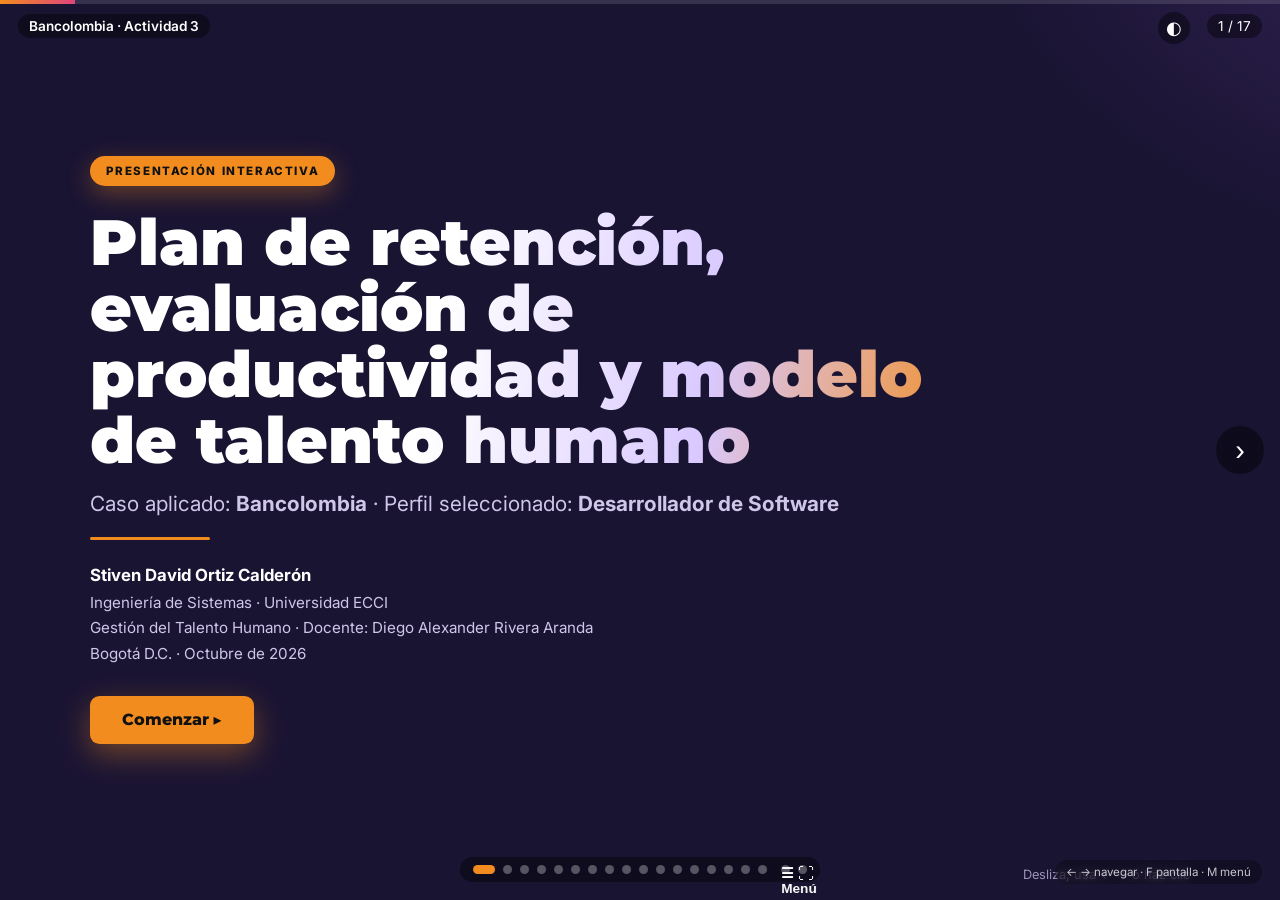
==== commit 8adda8f7: "Mejoras avanzadas de interactividad en la presentacion - Fondo de particulas animadas conectadas (ca" ====
--- a/index.html
+++ b/index.html
@@ -11,9 +11,20 @@
 </head>
 <body>
 
+  <!-- Pantalla de carga -->
+  <div class="loader" id="loader">
+    <div class="loader__ring"></div>
+    <p class="loader__txt">Cargando presentación…</p>
+  </div>
+
+  <!-- Fondo de partículas -->
+  <canvas id="fx"></canvas>
+
+  <!-- HUD -->
   <div class="progress-bar"><span id="progress"></span></div>
-  <div class="counter"><span id="current">1</span> / <span id="total">15</span></div>
+  <div class="counter"><span id="current">1</span> / <span id="total">17</span></div>
   <div class="brand">Bancolombia · Actividad 3</div>
+  <button class="theme-toggle" id="theme" title="Cambiar tema claro/oscuro">◐</button>
 
   <main id="deck">
 
@@ -32,6 +43,7 @@
         </div>
         <button class="btn-start anim" data-goto="1">Comenzar <span>▸</span></button>
       </div>
+      <div class="scroll-hint anim">Desliza, usa ← → o haz clic</div>
     </section>
 
     <!-- 2 MENÚ -->
@@ -43,15 +55,15 @@
           <span class="cat__num">01</span><span class="cat__name">Contexto y perfil</span>
           <span class="cat__desc">La empresa, el cargo y de dónde parte el plan</span><span class="cat__go">Ver ▸</span>
         </button>
-        <button class="cat" data-goto="4" style="--c:#F28C1E">
+        <button class="cat" data-goto="5" style="--c:#F28C1E">
           <span class="cat__num">02</span><span class="cat__name">Modelo de talento</span>
           <span class="cat__desc">El enfoque que usa Bancolombia</span><span class="cat__go">Ver ▸</span>
         </button>
-        <button class="cat" data-goto="6" style="--c:#2BB3A3">
+        <button class="cat" data-goto="7" style="--c:#2BB3A3">
           <span class="cat__num">03</span><span class="cat__name">Plan de retención</span>
           <span class="cat__desc">Que el talento clave quiera quedarse</span><span class="cat__go">Ver ▸</span>
         </button>
-        <button class="cat" data-goto="12" style="--c:#E0457B">
+        <button class="cat" data-goto="13" style="--c:#E0457B">
           <span class="cat__num">04</span><span class="cat__name">Evaluación</span>
           <span class="cat__desc">Cómo medir el desempeño</span><span class="cat__go">Ver ▸</span>
         </button>
@@ -74,14 +86,31 @@
           <ul class="ticks">
             <li>Trabaja en los productos digitales del banco</li>
             <li>Lidera a dos personas a su cargo</li>
-            <li>Candidata elegida: Marta Castro (más de 10 años de experiencia)</li>
-            <li>Clave: capacidad técnica + liderazgo + aprendizaje continuo</li>
+            <li>Candidata elegida: Marta Castro</li>
           </ul>
-        </div>
-      </div>
-    </section>
-
-    <!-- 4 DIVISORIA MODELO -->
+          <div class="bars">
+            <div class="bar"><span>Experiencia técnica</span><div class="bar__track"><i data-fill="95" style="--c:#5B2A86"></i></div></div>
+            <div class="bar"><span>Liderazgo</span><div class="bar__track"><i data-fill="85" style="--c:#F28C1E"></i></div></div>
+            <div class="bar"><span>Aprendizaje continuo</span><div class="bar__track"><i data-fill="90" style="--c:#2BB3A3"></i></div></div>
+          </div>
+        </div>
+      </div>
+    </section>
+
+    <!-- 4 CIFRAS CLAVE (contadores) -->
+    <section class="slide slide--dark">
+      <span class="kicker kicker--orange anim">Por qué Marta Castro</span>
+      <h2 class="title anim">Cifras que respaldan la decisión</h2>
+      <p class="lead lead--light anim">Logros medibles de la candidata seleccionada, tomados de su hoja de vida (Corte 2).</p>
+      <div class="stats stagger">
+        <div class="stat"><span class="stat__n" data-count="10" data-suffix="+">0</span><span class="stat__l">años de experiencia</span></div>
+        <div class="stat"><span class="stat__n" data-count="25" data-suffix="%">0</span><span class="stat__l">aumento en ingresos</span></div>
+        <div class="stat"><span class="stat__n" data-count="20" data-suffix="%">0</span><span class="stat__l">más satisfacción del cliente</span></div>
+        <div class="stat"><span class="stat__n" data-count="10" data-suffix="">0</span><span class="stat__l">personas lideradas</span></div>
+      </div>
+    </section>
+
+    <!-- 5 DIVISORIA MODELO -->
     <section class="slide slide--dark">
       <div class="divider">
         <span class="divider__num anim pop">02</span>
@@ -90,7 +119,7 @@
       </div>
     </section>
 
-    <!-- 5 MODELO CICLO -->
+    <!-- 6 MODELO CICLO -->
     <section class="slide slide--light">
       <span class="kicker kicker--orange anim">Punto 4 de la actividad</span>
       <h2 class="title title--dark anim">Modelo basado en el ciclo del empleado</h2>
@@ -105,7 +134,7 @@
       </div>
     </section>
 
-    <!-- 6 DIVISORIA RETENCIÓN -->
+    <!-- 7 DIVISORIA RETENCIÓN -->
     <section class="slide slide--dark">
       <div class="divider">
         <span class="divider__num anim pop">03</span>
@@ -114,20 +143,21 @@
       </div>
     </section>
 
-    <!-- 7 RETENCIÓN RESUMEN -->
+    <!-- 8 RETENCIÓN RESUMEN -->
     <section class="slide slide--light">
       <span class="kicker kicker--teal anim">Punto 2 de la actividad</span>
       <h2 class="title title--dark anim">Cinco palancas de retención</h2>
+      <p class="lead anim">Haz clic en cualquier palanca para ver su detalle.</p>
       <div class="levers stagger">
-        <button class="lever" data-goto="7" style="--c:#5B2A86"><b>Motivación y compromiso</b><em>Propósito, autonomía y aporte visible</em></button>
-        <button class="lever" data-goto="8" style="--c:#F28C1E"><b>Desarrollo y carrera</b><em>Crecimiento, sucesión y liderazgo</em></button>
-        <button class="lever" data-goto="9" style="--c:#2BB3A3"><b>Reconocimiento y recompensas</b><em>Compensación, bonos y reconocimiento</em></button>
-        <button class="lever" data-goto="10" style="--c:#7A4FB5"><b>Flexibilidad laboral</b><em>Híbrido real y equilibrio de vida</em></button>
-        <button class="lever" data-goto="11" style="--c:#E0457B"><b>Retroalimentación</b><em>Escuchar y actuar de forma continua</em></button>
-      </div>
-    </section>
-
-    <!-- 8 DETALLE 1 -->
+        <button class="lever" data-goto="8" style="--c:#5B2A86"><span class="lever__i">◆</span><b>Motivación y compromiso</b><em>Propósito, autonomía y aporte visible</em></button>
+        <button class="lever" data-goto="9" style="--c:#F28C1E"><span class="lever__i">▲</span><b>Desarrollo y carrera</b><em>Crecimiento, sucesión y liderazgo</em></button>
+        <button class="lever" data-goto="10" style="--c:#2BB3A3"><span class="lever__i">★</span><b>Reconocimiento y recompensas</b><em>Compensación, bonos y reconocimiento</em></button>
+        <button class="lever" data-goto="11" style="--c:#7A4FB5"><span class="lever__i">⬡</span><b>Flexibilidad laboral</b><em>Híbrido real y equilibrio de vida</em></button>
+        <button class="lever" data-goto="12" style="--c:#E0457B"><span class="lever__i">●</span><b>Retroalimentación</b><em>Escuchar y actuar de forma continua</em></button>
+      </div>
+    </section>
+
+    <!-- 9 DETALLE 1 -->
     <section class="slide slide--light">
       <span class="kicker kicker--purple anim">Retención · Frente 1</span>
       <h2 class="title title--dark anim">Motivación y compromiso</h2>
@@ -142,7 +172,7 @@
       </div>
     </section>
 
-    <!-- 9 DETALLE 2 -->
+    <!-- 10 DETALLE 2 -->
     <section class="slide slide--light">
       <span class="kicker kicker--orange anim">Retención · Frente 2</span>
       <h2 class="title title--dark anim">Desarrollo profesional y carrera</h2>
@@ -157,7 +187,7 @@
       </div>
     </section>
 
-    <!-- 10 DETALLE 3 -->
+    <!-- 11 DETALLE 3 -->
     <section class="slide slide--light">
       <span class="kicker kicker--teal anim">Retención · Frente 3</span>
       <h2 class="title title--dark anim">Reconocimiento y recompensas</h2>
@@ -172,7 +202,7 @@
       </div>
     </section>
 
-    <!-- 11 DETALLE 4 -->
+    <!-- 12 DETALLE 4 -->
     <section class="slide slide--light">
       <span class="kicker kicker--purple anim">Retención · Frente 4</span>
       <h2 class="title title--dark anim">Políticas de flexibilidad laboral</h2>
@@ -187,7 +217,7 @@
       </div>
     </section>
 
-    <!-- 12 DETALLE 5 -->
+    <!-- 13 DETALLE 5 -->
     <section class="slide slide--light">
       <span class="kicker anim" style="color:#E0457B">Retención · Frente 5</span>
       <h2 class="title title--dark anim">Mecanismos de retroalimentación</h2>
@@ -202,7 +232,7 @@
       </div>
     </section>
 
-    <!-- 13 EVALUACIÓN -->
+    <!-- 14 EVALUACIÓN -->
     <section class="slide slide--light">
       <span class="kicker kicker--orange anim">Punto 3 de la actividad</span>
       <h2 class="title title--dark anim">Cómo evaluamos la productividad</h2>
@@ -216,7 +246,21 @@
       </div>
     </section>
 
-    <!-- 14 CONCLUSIÓN -->
+    <!-- 15 CRONOGRAMA (timeline) -->
+    <section class="slide slide--light">
+      <span class="kicker kicker--purple anim">Complemento · Plan de capacitación</span>
+      <h2 class="title title--dark anim">Cronograma de los primeros 6 meses</h2>
+      <div class="timeline stagger">
+        <div class="tl" style="--c:#5B2A86"><span class="tl__dot"></span><b>Semana 1-2</b><em>Bienvenida, cultura y código de ética. Mentor asignado.</em></div>
+        <div class="tl" style="--c:#F28C1E"><span class="tl__dot"></span><b>Semana 3-4</b><em>Seguridad de la información y protección de datos.</em></div>
+        <div class="tl" style="--c:#2BB3A3"><span class="tl__dot"></span><b>Mes 2</b><em>Herramientas de desarrollo y estándares internos.</em></div>
+        <div class="tl" style="--c:#7A4FB5"><span class="tl__dot"></span><b>Mes 3</b><em>Aprendizaje en el puesto con acompañamiento.</em></div>
+        <div class="tl" style="--c:#E0457B"><span class="tl__dot"></span><b>Mes 4</b><em>Módulo de liderazgo y gestión de equipos.</em></div>
+        <div class="tl" style="--c:#C98A1B"><span class="tl__dot"></span><b>Mes 5-6</b><em>Trabajo autónomo con evaluación de desempeño.</em></div>
+      </div>
+    </section>
+
+    <!-- 16 CONCLUSIÓN -->
     <section class="slide slide--dark">
       <span class="kicker kicker--orange anim">En resumen</span>
       <h2 class="title anim">Del dicho al hecho</h2>
@@ -226,9 +270,10 @@
         <div class="take__c" style="--c:#2BB3A3"><b>Evaluación</b><em>Métodos claros, frecuencia definida y retroalimentación útil</em></div>
         <div class="take__c" style="--c:#7A4FB5"><b>Modelo</b><em>El ciclo del empleado como hilo conductor de toda la gestión</em></div>
       </div>
-    </section>
-
-    <!-- 15 REFERENCIAS -->
+      <button class="btn-start anim" data-goto="0" style="margin-top:1.8rem">↺ Volver al inicio</button>
+    </section>
+
+    <!-- 17 REFERENCIAS -->
     <section class="slide slide--light">
       <span class="kicker kicker--purple anim">Normas APA 7</span>
       <h2 class="title title--dark anim">Referencias</h2>
@@ -248,7 +293,7 @@
   <button class="nav nav--next" id="next" aria-label="Siguiente">›</button>
 
   <div class="dots" id="dots"></div>
-  <div class="help">← → navegar · F pantalla completa</div>
+  <div class="help">← → navegar · F pantalla · M menú</div>
 
   <script src="script.js"></script>
 </body>
--- a/styles.css
+++ b/styles.css
@@ -1,45 +1,43 @@
-/* ============ Actividad 3 · Bancolombia · versión interactiva ============ */
+/* ============ Actividad 3 · Bancolombia · versión pro ============ */
 :root{
   --p:#5B2A86; --o:#F28C1E; --pl:#7A4FB5; --teal:#2BB3A3; --mag:#E0457B; --gold:#C98A1B;
   --ink:#120d1c; --ink2:#1A1433; --lila:#F4F1FA; --grey:#6B6480; --white:#fff;
+  --light-bg:#fafafe; --light-card:#F4F1FA; --light-ink:#120d1c; --light-grey:#6B6480;
   --head:'Montserrat',system-ui,sans-serif; --body:'Inter',system-ui,sans-serif;
 }
+/* modo claro forzado (toggle) para las diapositivas oscuras */
+body.theme-light .slide--dark{--ink:#f3eefc;--ink2:#ece4fb}
 *{margin:0;padding:0;box-sizing:border-box}
 html,body{height:100%}
 body{font-family:var(--body);background:#000;color:#fff;overflow:hidden}
 
+/* ---------- loader ---------- */
+.loader{position:fixed;inset:0;z-index:200;background:var(--ink);display:flex;flex-direction:column;align-items:center;justify-content:center;gap:1.2rem;transition:opacity .5s}
+.loader.hide{opacity:0;pointer-events:none}
+.loader__ring{width:54px;height:54px;border-radius:50%;border:4px solid rgba(255,255,255,.12);border-top-color:var(--o);animation:spin .8s linear infinite}
+.loader__txt{color:#CFC6E8;font-size:.9rem;letter-spacing:.05em}
+@keyframes spin{to{transform:rotate(360deg)}}
+
+/* ---------- canvas partículas ---------- */
+#fx{position:fixed;inset:0;z-index:0;pointer-events:none}
+
 /* ---------- diapositiva base ---------- */
-.slide{
-  position:fixed;inset:0;display:none;flex-direction:column;justify-content:center;
-  padding:7vh 7vw;overflow:hidden;opacity:0;
-}
+.slide{position:fixed;inset:0;display:none;flex-direction:column;justify-content:center;padding:7vh 7vw;overflow:hidden;opacity:0;z-index:1}
 .slide.is-active{display:flex;opacity:1;z-index:2}
-.slide--dark{background:var(--ink);color:#fff}
-.slide--light{background:#fafafe;color:var(--ink)}
-
-/* capa de fondo animado (solo oscuras) */
-.slide--dark::before{
-  content:"";position:absolute;inset:0;z-index:0;
+.slide--dark{background:transparent;color:#fff}
+.slide--light{background:var(--light-bg);color:var(--light-ink)}
+.slide--dark::before{content:"";position:absolute;inset:0;z-index:-1;
   background:
-    radial-gradient(900px 600px at 15% 110%, rgba(242,140,30,.18), transparent 60%),
-    radial-gradient(1000px 700px at 85% -10%, rgba(123,79,181,.35), transparent 55%),
-    radial-gradient(700px 700px at 50% 50%, rgba(224,69,123,.10), transparent 60%),
+    radial-gradient(900px 600px at 15% 110%, rgba(242,140,30,.16), transparent 60%),
+    radial-gradient(1000px 700px at 85% -10%, rgba(123,79,181,.32), transparent 55%),
     var(--ink2);
-  background-size:140% 140%;
-  animation:bgfloat 18s ease-in-out infinite alternate;
-}
+  background-size:140% 140%;animation:bgfloat 20s ease-in-out infinite alternate}
 @keyframes bgfloat{0%{background-position:0% 0%}100%{background-position:100% 100%}}
-.slide--dark>*{position:relative;z-index:1}
-.slide--light>*{position:relative;z-index:1}
-
-/* malla de puntos sutil en claras */
-.slide--light::before{
-  content:"";position:absolute;inset:0;z-index:0;opacity:.5;
-  background-image:radial-gradient(rgba(91,42,134,.07) 1px, transparent 1px);
-  background-size:26px 26px;
-}
-
-/* ---------- animaciones de entrada ---------- */
+.slide--light::before{content:"";position:absolute;inset:0;z-index:-1;opacity:.5;
+  background-image:radial-gradient(rgba(91,42,134,.07) 1px,transparent 1px);background-size:26px 26px}
+.slide>*{position:relative;z-index:1}
+
+/* ---------- animaciones ---------- */
 @keyframes rise{from{opacity:0;transform:translateY(26px)}to{opacity:1;transform:none}}
 @keyframes pop{from{opacity:0;transform:scale(.9)}to{opacity:1;transform:none}}
 .slide.is-active .anim{animation:rise .6s cubic-bezier(.2,.7,.2,1) both}
@@ -48,47 +46,42 @@
 .slide.is-active .anim:nth-child(2){animation-delay:.14s}
 .slide.is-active .anim:nth-child(3){animation-delay:.22s}
 .slide.is-active .anim:nth-child(4){animation-delay:.30s}
-/* escalonado para hijos de un contenedor .stagger */
 .slide.is-active .stagger>*{animation:rise .55s cubic-bezier(.2,.7,.2,1) both}
 .slide.is-active .stagger>*:nth-child(1){animation-delay:.18s}
-.slide.is-active .stagger>*:nth-child(2){animation-delay:.28s}
-.slide.is-active .stagger>*:nth-child(3){animation-delay:.38s}
-.slide.is-active .stagger>*:nth-child(4){animation-delay:.48s}
-.slide.is-active .stagger>*:nth-child(5){animation-delay:.58s}
-.slide.is-active .stagger>*:nth-child(6){animation-delay:.68s}
+.slide.is-active .stagger>*:nth-child(2){animation-delay:.27s}
+.slide.is-active .stagger>*:nth-child(3){animation-delay:.36s}
+.slide.is-active .stagger>*:nth-child(4){animation-delay:.45s}
+.slide.is-active .stagger>*:nth-child(5){animation-delay:.54s}
+.slide.is-active .stagger>*:nth-child(6){animation-delay:.63s}
 @media(prefers-reduced-motion:reduce){*{animation:none!important}}
 
-/* ---------- tipografía comun ---------- */
+/* ---------- tipografía ---------- */
 .kicker{font-weight:600;letter-spacing:.18em;font-size:.8rem;text-transform:uppercase;color:var(--o);margin-bottom:.6rem}
 .kicker--purple{color:var(--p)} .kicker--orange{color:var(--o)} .kicker--teal{color:var(--teal)}
 .title{font-family:var(--head);font-weight:900;font-size:clamp(1.8rem,4vw,3rem);line-height:1.05;color:#fff;margin-bottom:1.3rem}
-.title--dark{color:var(--ink)}
+.title--dark{color:var(--light-ink)}
 .lead{max-width:62ch;color:var(--grey);font-size:1rem;margin-bottom:1.5rem}
 .lead--light{color:#CFC6E8;max-width:72ch}
 
-/* ---------- PORTADA ---------- */
+/* ---------- portada ---------- */
 .hero{max-width:62rem}
-.tag{display:inline-block;background:var(--o);color:#111;font-weight:800;font-size:.72rem;letter-spacing:.14em;
-  padding:.5rem 1rem;border-radius:2rem;margin-bottom:1.5rem;box-shadow:0 8px 24px rgba(242,140,30,.35)}
-.hero__title{font-family:var(--head);font-weight:900;font-size:clamp(2rem,5.2vw,4rem);line-height:1.03;max-width:20ch;margin-bottom:1.1rem;
-  background:linear-gradient(100deg,#fff 40%,#d9c9ff 70%,var(--o));-webkit-background-clip:text;background-clip:text;color:transparent}
+.tag{display:inline-block;background:var(--o);color:#111;font-weight:800;font-size:.72rem;letter-spacing:.14em;padding:.5rem 1rem;border-radius:2rem;margin-bottom:1.5rem;box-shadow:0 8px 24px rgba(242,140,30,.35)}
+.hero__title{font-family:var(--head);font-weight:900;font-size:clamp(2rem,5.2vw,4rem);line-height:1.03;max-width:20ch;margin-bottom:1.1rem;background:linear-gradient(100deg,#fff 40%,#d9c9ff 70%,var(--o));-webkit-background-clip:text;background-clip:text;color:transparent}
 .hero__sub{font-size:clamp(1rem,2vw,1.3rem);color:#CFC6E8;margin-bottom:1.3rem}
 .hero__line{width:120px;height:3px;background:var(--o);margin-bottom:1.3rem;border-radius:2px}
 .hero__author{color:#CFC6E8;line-height:1.7;font-size:.95rem}
 .hero__author .name{color:#fff;font-weight:700;font-size:1.05rem}
-.btn-start{margin-top:1.8rem;background:var(--o);color:#111;border:none;cursor:pointer;font-family:var(--head);font-weight:800;
-  font-size:1rem;padding:.9rem 2rem;border-radius:.6rem;transition:transform .2s, box-shadow .2s;box-shadow:0 10px 30px rgba(242,140,30,.4)}
+.btn-start{margin-top:1.8rem;background:var(--o);color:#111;border:none;cursor:pointer;font-family:var(--head);font-weight:800;font-size:1rem;padding:.9rem 2rem;border-radius:.6rem;transition:transform .2s,box-shadow .2s;box-shadow:0 10px 30px rgba(242,140,30,.4)}
 .btn-start span{display:inline-block;transition:transform .2s}
 .btn-start:hover{transform:translateY(-3px);box-shadow:0 16px 40px rgba(242,140,30,.55)}
 .btn-start:hover span{transform:translateX(5px)}
-
-/* ---------- CATÁLOGO / MENÚ ---------- */
+.scroll-hint{position:absolute;bottom:1.1rem;right:7vw;color:#9b93b5;font-size:.8rem;animation:bob 1.8s ease-in-out infinite}
+@keyframes bob{0%,100%{transform:translateY(0);opacity:.6}50%{transform:translateY(5px);opacity:1}}
+
+/* ---------- catálogo ---------- */
 .catalog{display:grid;grid-template-columns:repeat(4,1fr);gap:1.2rem;margin-top:1rem}
-.cat{position:relative;text-align:left;cursor:pointer;border:1px solid rgba(255,255,255,.07);border-radius:1rem;
-  background:linear-gradient(160deg,#2a1f52,#191230);color:#fff;padding:1.6rem 1.3rem;min-height:13rem;
-  display:flex;flex-direction:column;gap:.5rem;overflow:hidden;transition:transform .35s cubic-bezier(.2,.7,.2,1), box-shadow .35s}
-.cat::after{content:"";position:absolute;inset:0;background:radial-gradient(400px 200px at 50% -20%,var(--c),transparent 70%);
-  opacity:0;transition:opacity .35s}
+.cat{position:relative;text-align:left;cursor:pointer;border:1px solid rgba(255,255,255,.07);border-radius:1rem;background:linear-gradient(160deg,#2a1f52,#191230);color:#fff;padding:1.6rem 1.3rem;min-height:13rem;display:flex;flex-direction:column;gap:.5rem;overflow:hidden;transition:transform .35s cubic-bezier(.2,.7,.2,1),box-shadow .35s}
+.cat::after{content:"";position:absolute;inset:0;background:radial-gradient(400px 200px at 50% -20%,var(--c),transparent 70%);opacity:0;transition:opacity .35s}
 .cat::before{content:"";position:absolute;inset:0 0 auto 0;height:5px;background:var(--c)}
 .cat__num{font-family:var(--head);font-weight:900;font-size:2.7rem;color:var(--c);line-height:1}
 .cat__name{font-weight:700;font-size:1.1rem;margin-top:auto}
@@ -98,116 +91,126 @@
 .cat:hover::after{opacity:.25}
 .cat:hover .cat__go{opacity:1;transform:none}
 
-/* ---------- DOS COLUMNAS ---------- */
+/* ---------- cifras ---------- */
+.stats{display:grid;grid-template-columns:repeat(4,1fr);gap:1.2rem;margin-top:1rem}
+.stat{background:rgba(255,255,255,.04);border:1px solid rgba(255,255,255,.08);border-radius:1rem;padding:1.8rem 1.2rem;text-align:center;transition:transform .3s,background .3s}
+.stat:hover{transform:translateY(-8px);background:rgba(255,255,255,.08)}
+.stat__n{display:block;font-family:var(--head);font-weight:900;font-size:clamp(2.4rem,5vw,3.4rem);line-height:1;background:linear-gradient(120deg,var(--o),var(--mag));-webkit-background-clip:text;background-clip:text;color:transparent}
+.stat__l{display:block;margin-top:.6rem;color:#CFC6E8;font-size:.9rem}
+
+/* ---------- dos columnas + barras ---------- */
 .two-col{display:grid;grid-template-columns:1fr 1fr;gap:1.5rem}
-.panel{border-radius:1rem;padding:1.8rem;transition:transform .35s, box-shadow .35s}
+.panel{border-radius:1rem;padding:1.8rem;transition:transform .35s,box-shadow .35s}
 .panel:hover{transform:translateY(-6px);box-shadow:0 20px 40px rgba(91,42,134,.22)}
 .panel--purple{background:linear-gradient(155deg,#6a3399,var(--p));color:#fff}
 .panel--purple h3{font-family:var(--head);font-size:1.5rem;margin-bottom:1rem}
 .panel--purple p{color:#EDE7F8;margin-bottom:.9rem;line-height:1.55}
-.panel--light{background:var(--lila)}
+.panel--light{background:var(--light-card)}
 .mini{color:var(--o);font-weight:700;font-size:.85rem}
-.panel--light h3.dark{font-family:var(--head);color:var(--ink);font-size:1.5rem;margin:.3rem 0 1rem}
-.ticks{list-style:none;display:flex;flex-direction:column;gap:.7rem}
-.ticks li{position:relative;padding-left:1.6rem;color:var(--ink);line-height:1.4}
+.panel--light h3.dark{font-family:var(--head);color:var(--light-ink);font-size:1.5rem;margin:.3rem 0 1rem}
+.ticks{list-style:none;display:flex;flex-direction:column;gap:.55rem;margin-bottom:1.2rem}
+.ticks li{position:relative;padding-left:1.6rem;color:var(--light-ink);line-height:1.4}
 .ticks li::before{content:"";position:absolute;left:0;top:.45em;width:.7rem;height:.7rem;border-radius:50%;background:var(--o)}
-
-/* ---------- DIVISORIAS ---------- */
+.bars{display:flex;flex-direction:column;gap:.7rem}
+.bar span{font-size:.82rem;color:var(--light-grey);display:block;margin-bottom:.25rem}
+.bar__track{height:9px;background:rgba(91,42,134,.12);border-radius:6px;overflow:hidden}
+.bar__track i{display:block;height:100%;width:0;border-radius:6px;background:var(--c);transition:width 1.1s cubic-bezier(.2,.7,.2,1)}
+
+/* ---------- divisorias ---------- */
 .divider{max-width:62rem}
-.divider__num{display:inline-block;background:var(--o);color:#111;font-family:var(--head);font-weight:900;font-size:1.1rem;
-  padding:.3rem 1rem;border-radius:2rem;margin-bottom:1.2rem}
+.divider__num{display:inline-block;background:var(--o);color:#111;font-family:var(--head);font-weight:900;font-size:1.1rem;padding:.3rem 1rem;border-radius:2rem;margin-bottom:1.2rem}
 .divider h2{font-family:var(--head);font-weight:900;font-size:clamp(2rem,5vw,3.4rem);margin-bottom:.8rem}
 .divider p{color:#CFC6E8;font-size:1.15rem}
 
-/* ---------- GRID 6 (ciclo) ---------- */
+/* ---------- grid 6 ---------- */
 .grid6{display:grid;grid-template-columns:repeat(3,1fr);gap:1rem}
-.step{background:var(--lila);border-radius:.9rem;padding:1.1rem 1.1rem 1.1rem 4rem;position:relative;min-height:5.2rem;
-  display:flex;flex-direction:column;justify-content:center;transition:transform .3s, box-shadow .3s;cursor:default}
-.step span{position:absolute;left:1rem;top:50%;transform:translateY(-50%);width:2.4rem;height:2.4rem;border-radius:50%;
-  background:var(--c);color:#fff;font-family:var(--head);font-weight:900;display:grid;place-items:center;font-size:1.2rem;
-  box-shadow:0 6px 16px color-mix(in srgb,var(--c) 45%, transparent)}
-.step b{color:var(--ink);font-size:1.05rem}
-.step em{color:var(--grey);font-style:normal;font-size:.82rem;margin-top:.2rem}
+.step{background:var(--light-card);border-radius:.9rem;padding:1.1rem 1.1rem 1.1rem 4rem;position:relative;min-height:5.2rem;display:flex;flex-direction:column;justify-content:center;transition:transform .3s,box-shadow .3s}
+.step span{position:absolute;left:1rem;top:50%;transform:translateY(-50%);width:2.4rem;height:2.4rem;border-radius:50%;background:var(--c);color:#fff;font-family:var(--head);font-weight:900;display:grid;place-items:center;font-size:1.2rem;box-shadow:0 6px 16px color-mix(in srgb,var(--c) 45%,transparent)}
+.step b{color:var(--light-ink);font-size:1.05rem}
+.step em{color:var(--light-grey);font-style:normal;font-size:.82rem;margin-top:.2rem}
 .step:hover{transform:translateY(-6px);box-shadow:0 16px 30px rgba(0,0,0,.14)}
 
-/* ---------- PALANCAS ---------- */
+/* ---------- palancas ---------- */
 .levers{display:grid;grid-template-columns:repeat(3,1fr);gap:1rem}
-.lever{text-align:left;cursor:pointer;border:none;background:var(--lila);border-radius:.9rem;padding:1.3rem 1.3rem 1.3rem 1.6rem;
-  position:relative;overflow:hidden;transition:transform .3s cubic-bezier(.2,.7,.2,1), box-shadow .3s;min-height:6rem}
+.lever{text-align:left;cursor:pointer;border:none;background:var(--light-card);border-radius:.9rem;padding:1.3rem 1.3rem 1.3rem 1.6rem;position:relative;overflow:hidden;transition:transform .3s cubic-bezier(.2,.7,.2,1),box-shadow .3s;min-height:6rem}
 .lever::before{content:"";position:absolute;left:0;top:0;bottom:0;width:6px;background:var(--c);transition:width .3s}
-.lever b{display:block;color:var(--ink);font-size:1.05rem;margin-bottom:.3rem}
-.lever em{font-style:normal;color:var(--grey);font-size:.85rem}
+.lever__i{position:absolute;right:1rem;top:1rem;color:var(--c);font-size:1.1rem;opacity:.5}
+.lever b{display:block;color:var(--light-ink);font-size:1.05rem;margin-bottom:.3rem}
+.lever em{font-style:normal;color:var(--light-grey);font-size:.85rem}
 .lever:hover{transform:translateY(-7px) scale(1.02);box-shadow:0 20px 38px rgba(0,0,0,.16)}
 .lever:hover::before{width:10px}
 
-/* ---------- DETALLE ---------- */
+/* ---------- detalle ---------- */
 .detail{display:grid;grid-template-columns:.9fr 1.3fr;gap:1.5rem}
-.detail__idea{background:linear-gradient(155deg,color-mix(in srgb,var(--c) 85%,#fff 0%),var(--c));color:#fff;border-radius:1rem;padding:1.8rem;
-  box-shadow:0 18px 40px color-mix(in srgb,var(--c) 30%, transparent)}
+.detail__idea{background:linear-gradient(155deg,color-mix(in srgb,var(--c) 85%,#fff),var(--c));color:#fff;border-radius:1rem;padding:1.8rem;box-shadow:0 18px 40px color-mix(in srgb,var(--c) 30%,transparent)}
 .detail__idea h3{font-family:var(--head);font-size:1.4rem;margin-bottom:.9rem;line-height:1.15}
 .detail__idea p{color:rgba(255,255,255,.93);line-height:1.6}
 .detail__acts{display:flex;flex-direction:column;gap:.7rem}
-.act{background:var(--lila);border-radius:.7rem;padding:1rem 1.2rem 1rem 1.7rem;color:#4A4460;line-height:1.45;position:relative;transition:transform .25s, box-shadow .25s}
+.act{background:var(--light-card);border-radius:.7rem;padding:1rem 1.2rem 1rem 1.7rem;color:var(--light-grey);line-height:1.45;position:relative;transition:transform .25s,box-shadow .25s}
 .act::before{content:"";position:absolute;left:.75rem;top:1.25rem;width:.55rem;height:.55rem;border-radius:50%;background:var(--c)}
-.act b{color:var(--ink)}
+.act b{color:var(--light-ink)}
 .act:hover{transform:translateX(8px);box-shadow:0 10px 22px rgba(0,0,0,.1)}
 
-/* ---------- EVALUACIÓN 3 COLUMNAS ---------- */
+/* ---------- evaluación ---------- */
 .cols3{display:grid;grid-template-columns:repeat(3,1fr);gap:1.2rem}
-.colcard{background:var(--lila);border-radius:1rem;overflow:hidden;transition:transform .3s, box-shadow .3s}
+.colcard{background:var(--light-card);border-radius:1rem;overflow:hidden;transition:transform .3s,box-shadow .3s}
 .colcard:hover{transform:translateY(-8px);box-shadow:0 22px 40px rgba(0,0,0,.16)}
 .colcard header{background:var(--c);color:#fff;font-family:var(--head);font-weight:700;padding:1rem 1.3rem;font-size:1.05rem}
 .colcard ul{list-style:none;padding:1.2rem 1.3rem;display:flex;flex-direction:column;gap:.85rem}
-.colcard li{position:relative;padding-left:1.4rem;color:var(--ink);line-height:1.4}
+.colcard li{position:relative;padding-left:1.4rem;color:var(--light-ink);line-height:1.4}
 .colcard li::before{content:"";position:absolute;left:0;top:.5em;width:.55rem;height:.55rem;border-radius:50%;background:var(--c)}
 
-/* ---------- CIERRE ---------- */
+/* ---------- timeline ---------- */
+.timeline{display:grid;grid-template-columns:repeat(3,1fr);gap:1.2rem 1.5rem;position:relative}
+.tl{position:relative;background:var(--light-card);border-radius:.9rem;padding:1.2rem 1.2rem 1.2rem 1.4rem;border-left:4px solid var(--c);transition:transform .3s,box-shadow .3s}
+.tl__dot{position:absolute;left:-9px;top:1.4rem;width:14px;height:14px;border-radius:50%;background:var(--c);box-shadow:0 0 0 4px #fff}
+.tl b{display:block;color:var(--light-ink);font-size:1rem;margin-bottom:.25rem}
+.tl em{font-style:normal;color:var(--light-grey);font-size:.85rem;line-height:1.4}
+.tl:hover{transform:translateY(-6px);box-shadow:0 16px 30px rgba(0,0,0,.14)}
+
+/* ---------- cierre ---------- */
 .take{display:grid;grid-template-columns:repeat(3,1fr);gap:1.2rem;margin-top:2rem}
-.take__c{background:rgba(255,255,255,.04);border:1px solid rgba(255,255,255,.08);border-radius:1rem;padding:1.6rem;border-top:4px solid var(--c);transition:transform .3s, background .3s}
+.take__c{background:rgba(255,255,255,.04);border:1px solid rgba(255,255,255,.08);border-radius:1rem;padding:1.6rem;border-top:4px solid var(--c);transition:transform .3s,background .3s}
 .take__c b{display:block;font-family:var(--head);font-size:1.25rem;margin-bottom:.5rem;color:#fff}
 .take__c em{font-style:normal;color:#CFC6E8;font-size:.9rem}
 .take__c:hover{transform:translateY(-7px);background:rgba(255,255,255,.07)}
 
-/* ---------- REFERENCIAS ---------- */
+/* ---------- referencias ---------- */
 .refs{list-style:none;max-width:82ch;display:flex;flex-direction:column;gap:1rem;margin-top:.5rem}
-.refs li{position:relative;padding-left:1.5rem;color:var(--ink);line-height:1.5;font-size:.95rem}
+.refs li{position:relative;padding-left:1.5rem;color:var(--light-ink);line-height:1.5;font-size:.95rem}
 .refs li::before{content:"";position:absolute;left:0;top:.5em;width:.5rem;height:.5rem;border-radius:50%;background:var(--p)}
-.foot{margin-top:2rem;color:var(--grey);font-size:.82rem;font-style:italic}
+.foot{margin-top:2rem;color:var(--light-grey);font-size:.82rem;font-style:italic}
 
 /* ---------- HUD ---------- */
 .progress-bar{position:fixed;top:0;left:0;right:0;height:4px;background:rgba(255,255,255,.12);z-index:50}
 .progress-bar span{display:block;height:100%;width:0;background:linear-gradient(90deg,var(--o),var(--mag));transition:width .5s cubic-bezier(.2,.7,.2,1)}
 .counter{position:fixed;top:14px;right:18px;z-index:50;font-size:.85rem;color:#fff;background:rgba(0,0,0,.4);padding:.25rem .7rem;border-radius:1rem;backdrop-filter:blur(6px)}
 .brand{position:fixed;top:14px;left:18px;z-index:50;font-size:.85rem;font-weight:600;color:#fff;background:rgba(0,0,0,.4);padding:.25rem .7rem;border-radius:1rem;backdrop-filter:blur(6px)}
-.nav{position:fixed;top:50%;transform:translateY(-50%);z-index:50;width:3rem;height:3rem;border:none;cursor:pointer;border-radius:50%;
-  background:rgba(0,0,0,.45);color:#fff;font-size:1.8rem;line-height:1;display:grid;place-items:center;backdrop-filter:blur(6px);transition:background .2s, transform .2s}
+.theme-toggle{position:fixed;top:12px;right:90px;z-index:50;width:2rem;height:2rem;border:none;cursor:pointer;border-radius:50%;background:rgba(0,0,0,.4);color:#fff;font-size:1.1rem;backdrop-filter:blur(6px);transition:transform .2s,background .2s}
+.theme-toggle:hover{background:var(--o);color:#111;transform:rotate(180deg)}
+.nav{position:fixed;top:50%;transform:translateY(-50%);z-index:50;width:3rem;height:3rem;border:none;cursor:pointer;border-radius:50%;background:rgba(0,0,0,.45);color:#fff;font-size:1.8rem;line-height:1;display:grid;place-items:center;backdrop-filter:blur(6px);transition:background .2s,transform .2s}
 .nav:hover{background:var(--o);color:#111;transform:translateY(-50%) scale(1.1)}
 .nav--prev{left:16px} .nav--next{right:16px}
-
-/* dots de navegación */
-.dots{position:fixed;bottom:18px;left:50%;transform:translateX(-50%);z-index:50;display:flex;gap:.5rem;align-items:center;
-  background:rgba(0,0,0,.4);padding:.5rem .8rem;border-radius:2rem;backdrop-filter:blur(6px)}
-.dots button{width:9px;height:9px;border-radius:50%;border:none;background:rgba(255,255,255,.3);cursor:pointer;padding:0;transition:transform .2s, background .2s}
+.dots{position:fixed;bottom:18px;left:50%;transform:translateX(-50%);z-index:50;display:flex;gap:.5rem;align-items:center;background:rgba(0,0,0,.4);padding:.5rem .8rem;border-radius:2rem;backdrop-filter:blur(6px)}
+.dots button{width:9px;height:9px;border-radius:50%;border:none;background:rgba(255,255,255,.3);cursor:pointer;padding:0;transition:transform .2s,background .2s}
 .dots button:hover{background:rgba(255,255,255,.7);transform:scale(1.3)}
 .dots button.on{background:var(--o);width:22px;border-radius:5px}
 .home{margin-left:.4rem;border:none;cursor:pointer;background:transparent;color:#fff;font-size:.85rem;font-weight:600;padding:0 .3rem}
 .home:hover{color:var(--o)}
 .fsbtn{border:none;cursor:pointer;background:transparent;color:#fff;font-size:1rem;padding:0 .2rem}
 .fsbtn:hover{color:var(--o)}
-
-/* ayuda de teclas */
 .help{position:fixed;bottom:16px;right:18px;z-index:50;color:#fff;font-size:.72rem;background:rgba(0,0,0,.4);padding:.3rem .7rem;border-radius:1rem;backdrop-filter:blur(6px);opacity:.75}
-.slide--light~.help,.slide--light~.brand,.slide--light~.counter{color:#fff}
-
-/* ---------- RESPONSIVE ---------- */
+
+/* ---------- responsive ---------- */
 @media(max-width:900px){
-  .catalog,.grid6,.levers,.cols3,.take{grid-template-columns:1fr 1fr}
+  .catalog,.grid6,.levers,.cols3,.take,.stats,.timeline{grid-template-columns:1fr 1fr}
   .two-col,.detail{grid-template-columns:1fr}
   .slide{padding:9vh 6vw}
-  .help{display:none}
+  .help,.scroll-hint{display:none}
 }
 @media(max-width:560px){
-  .catalog,.grid6,.levers,.cols3,.take{grid-template-columns:1fr}
+  .catalog,.grid6,.levers,.cols3,.take,.stats,.timeline{grid-template-columns:1fr}
   .nav{width:2.4rem;height:2.4rem;font-size:1.4rem}
   .counter,.brand{font-size:.72rem}
+  .theme-toggle{right:78px}
 }
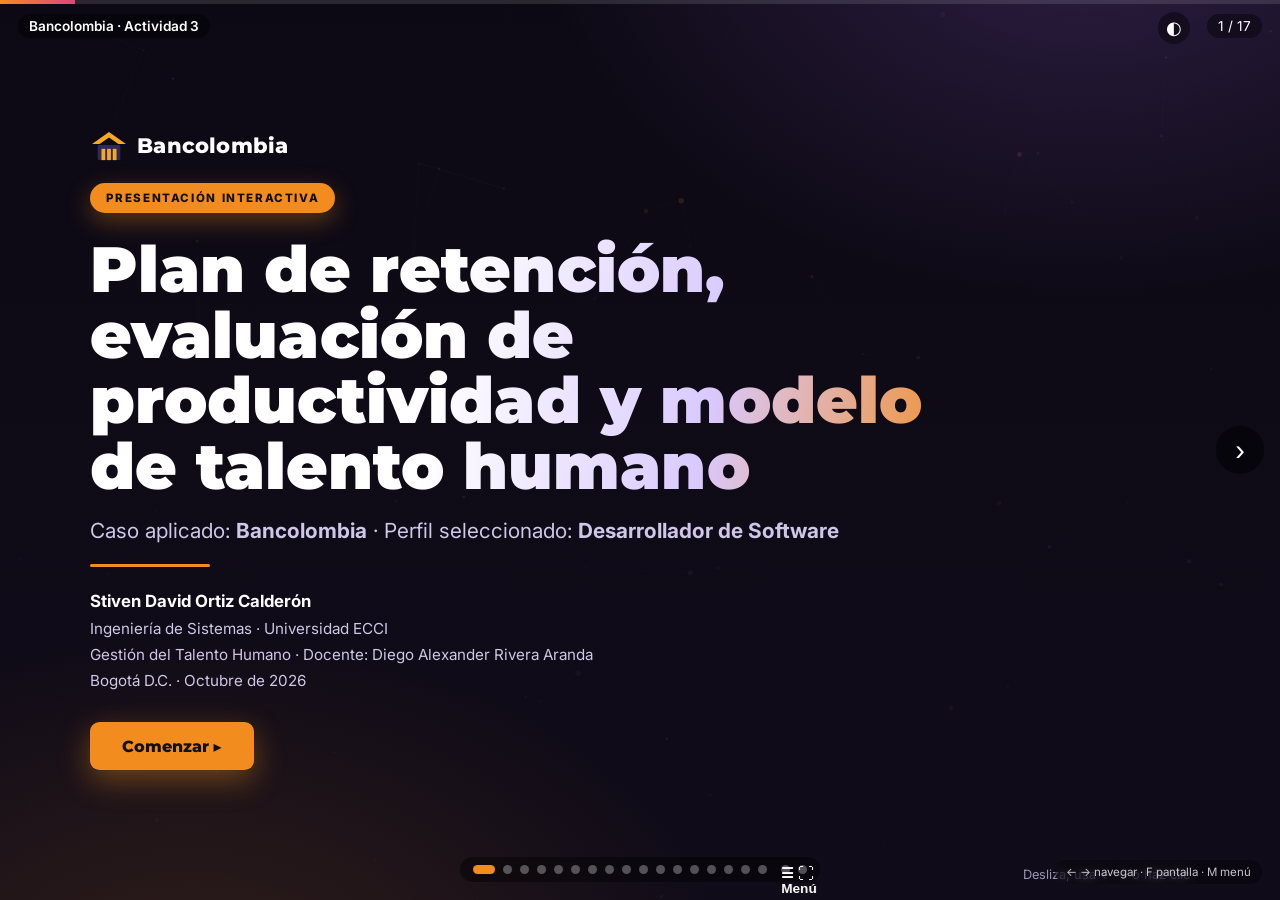
==== commit 9e99b429: "Agregar imagenes: logo Bancolombia, fotos de contexto y fondos - Logo de Bancolombia (SVG) en la por" ====
--- a/index.html
+++ b/index.html
@@ -29,8 +29,18 @@
   <main id="deck">
 
     <!-- 1 PORTADA -->
-    <section class="slide slide--dark is-active">
+    <section class="slide slide--dark is-active has-photo" style="--photo:url('https://images.unsplash.com/photo-1486406146926-c627a92ad1ab?w=1600&q=70')">
       <div class="hero">
+        <div class="logo anim" aria-label="Bancolombia">
+          <svg viewBox="0 0 40 34" width="38" height="32" role="img">
+            <path d="M20 2 L38 15 H30 L20 8 L10 15 H2 Z" fill="#F7A823"/>
+            <rect x="8" y="16" width="24" height="16" rx="1.5" fill="#2D2A5A"/>
+            <rect x="12" y="20" width="4" height="12" fill="#F7A823"/>
+            <rect x="18" y="20" width="4" height="12" fill="#F7A823"/>
+            <rect x="24" y="20" width="4" height="12" fill="#F7A823"/>
+          </svg>
+          <span>Bancolombia</span>
+        </div>
         <span class="tag anim">PRESENTACIÓN INTERACTIVA</span>
         <h1 class="hero__title anim">Plan de retención, evaluación de productividad y modelo de talento humano</h1>
         <p class="hero__sub anim">Caso aplicado: <b>Bancolombia</b> · Perfil seleccionado: <b>Desarrollador de Software</b></p>
@@ -95,6 +105,11 @@
           </div>
         </div>
       </div>
+      <div class="photostrip stagger">
+        <figure><img loading="lazy" src="https://images.unsplash.com/photo-1554224155-6726b3ff858f?w=600&q=70" alt="Sector financiero"><figcaption>Banca y finanzas</figcaption></figure>
+        <figure><img loading="lazy" src="https://images.unsplash.com/photo-1522071820081-009f0129c71c?w=600&q=70" alt="Equipo de trabajo"><figcaption>Equipos de tecnología</figcaption></figure>
+        <figure><img loading="lazy" src="https://images.unsplash.com/photo-1551288049-bebda4e38f71?w=600&q=70" alt="Análisis de datos"><figcaption>Datos y productos digitales</figcaption></figure>
+      </div>
     </section>
 
     <!-- 4 CIFRAS CLAVE (contadores) -->
@@ -111,7 +126,7 @@
     </section>
 
     <!-- 5 DIVISORIA MODELO -->
-    <section class="slide slide--dark">
+    <section class="slide slide--dark has-photo photo--side" style="--photo:url('https://images.unsplash.com/photo-1600880292203-757bb62b4baf?w=1200&q=70')">
       <div class="divider">
         <span class="divider__num anim pop">02</span>
         <h2 class="anim">Modelo de talento humano</h2>
@@ -135,7 +150,7 @@
     </section>
 
     <!-- 7 DIVISORIA RETENCIÓN -->
-    <section class="slide slide--dark">
+    <section class="slide slide--dark has-photo photo--side" style="--photo:url('https://images.unsplash.com/photo-1600880292203-757bb62b4baf?w=1200&q=70')">
       <div class="divider">
         <span class="divider__num anim pop">03</span>
         <h2 class="anim">Plan de retención de personal</h2>
@@ -261,7 +276,7 @@
     </section>
 
     <!-- 16 CONCLUSIÓN -->
-    <section class="slide slide--dark">
+    <section class="slide slide--dark has-photo" style="--photo:url('https://images.unsplash.com/photo-1521737604893-d14cc237f11d?w=1600&q=70')">
       <span class="kicker kicker--orange anim">En resumen</span>
       <h2 class="title anim">Del dicho al hecho</h2>
       <p class="lead lead--light anim">Un modelo de talento sólido necesita que la retención y la evaluación funcionen juntas. Retener sin medir deja decisiones a ciegas; medir sin retener ahuyenta al talento que ya costó conseguir.</p>
--- a/styles.css
+++ b/styles.css
@@ -214,3 +214,35 @@
   .counter,.brand{font-size:.72rem}
   .theme-toggle{right:78px}
 }
+
+/* ============ IMÁGENES ============ */
+/* logo Bancolombia en portada */
+.logo{display:flex;align-items:center;gap:.6rem;margin-bottom:1.3rem}
+.logo span{font-family:var(--head);font-weight:800;font-size:1.3rem;color:#fff;letter-spacing:.01em}
+
+/* foto de fondo en diapositivas oscuras */
+.has-photo::after{content:"";position:absolute;inset:0;z-index:-1;background-image:var(--photo);
+  background-size:cover;background-position:center;opacity:.16;mix-blend-mode:luminosity}
+.has-photo::before{background:
+  radial-gradient(900px 600px at 15% 110%, rgba(242,140,30,.14), transparent 60%),
+  radial-gradient(1000px 700px at 85% -10%, rgba(123,79,181,.30), transparent 55%),
+  linear-gradient(180deg, rgba(18,13,28,.72), rgba(18,13,28,.88)) !important}
+/* variante: foto fuerte a un lado (divisorias) */
+.photo--side::after{opacity:.5;mix-blend-mode:normal;
+  -webkit-mask-image:linear-gradient(90deg,transparent 48%,#000 100%);
+  mask-image:linear-gradient(90deg,transparent 48%,#000 100%)}
+
+/* tira de fotos del contexto */
+.photostrip{display:grid;grid-template-columns:repeat(3,1fr);gap:1rem;margin-top:1.4rem}
+.photostrip figure{position:relative;border-radius:.9rem;overflow:hidden;box-shadow:0 12px 28px rgba(0,0,0,.14);cursor:pointer}
+.photostrip img{width:100%;height:9.5rem;object-fit:cover;display:block;transition:transform .5s cubic-bezier(.2,.7,.2,1)}
+.photostrip figcaption{position:absolute;left:0;right:0;bottom:0;padding:.9rem .8rem .55rem;font-size:.8rem;font-weight:600;color:#fff;
+  background:linear-gradient(0deg,rgba(0,0,0,.72),transparent)}
+.photostrip figure:hover img{transform:scale(1.08)}
+
+@media(max-width:900px){
+  .photostrip{grid-template-columns:1fr 1fr}
+  .photostrip img{height:8rem}
+  .photo--side::after{opacity:.22}
+}
+@media(max-width:560px){.photostrip{grid-template-columns:1fr}}
